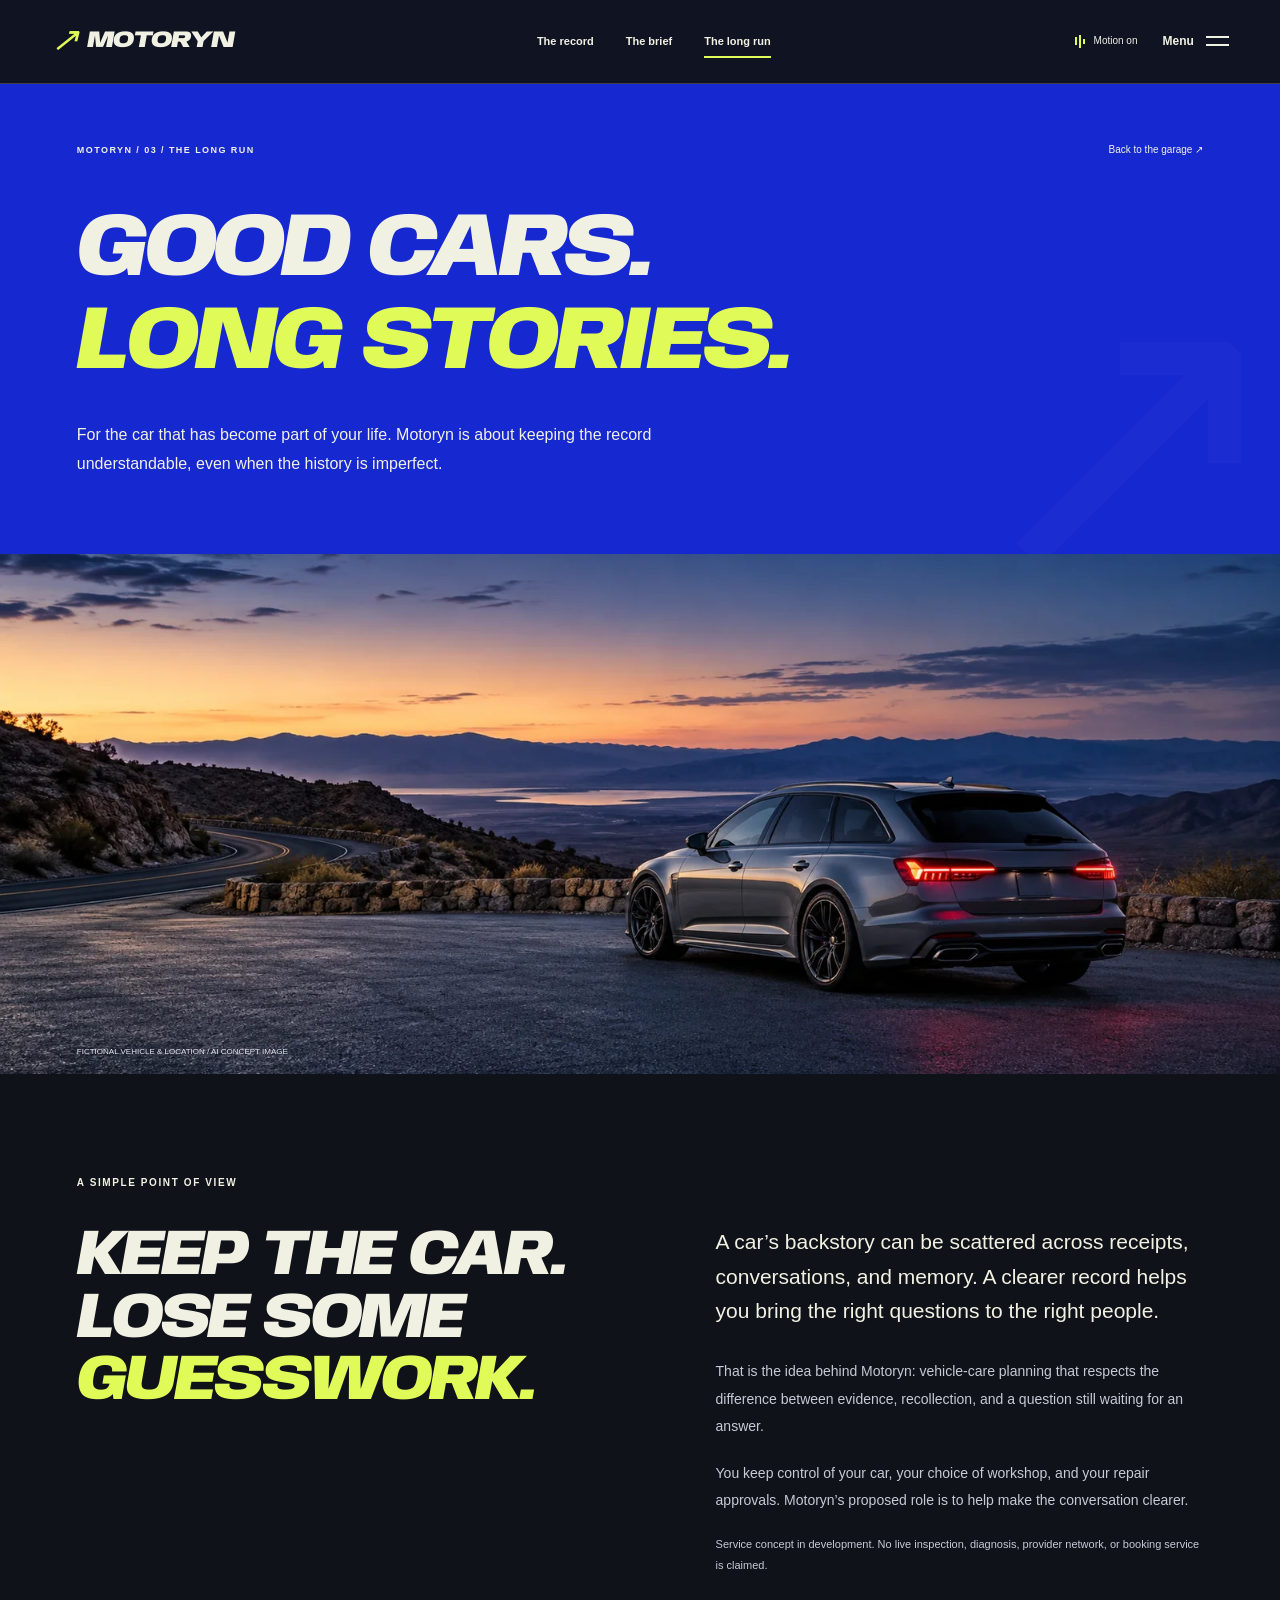
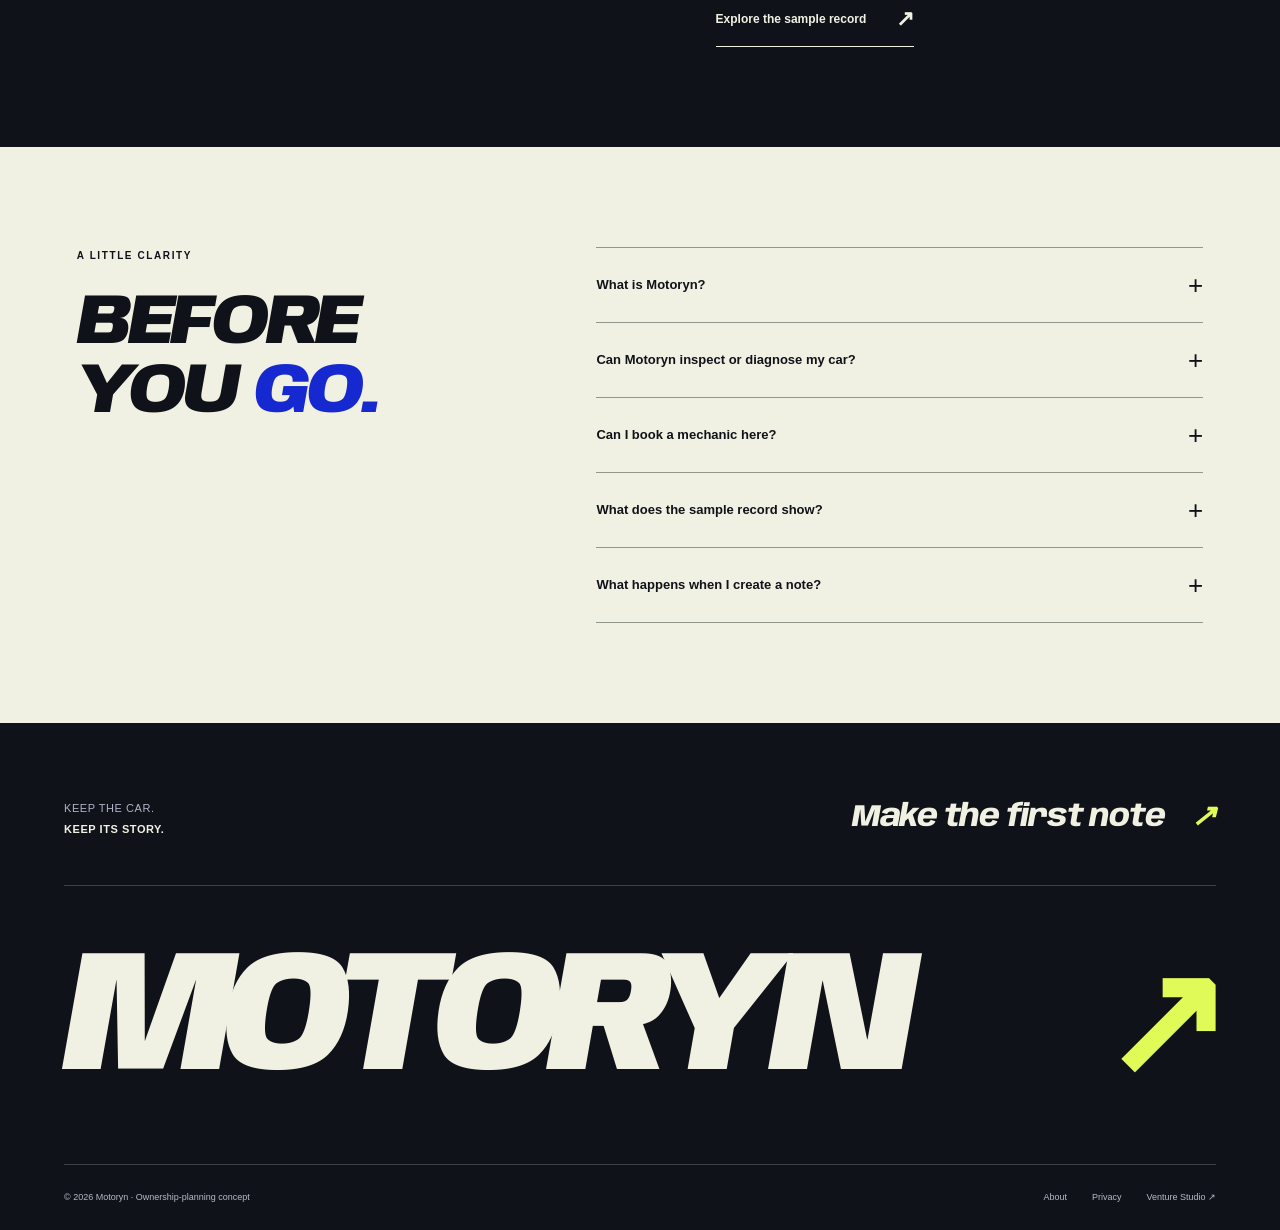
==== about/index.html @ 1365f8b1 "Redesign Motoryn with an animated automotive garage, linked pages and local note builder" ====
<!doctype html><html lang="en" data-motion="off" data-scene="cobalt"><head><meta charset="utf-8"><meta name="viewport" content="width=device-width,initial-scale=1"><meta name="theme-color" content="#1326d9"><title>Built for the long run | Motoryn</title><meta name="description" content="Meet Motoryn: independent vehicle-care planning for people who keep their cars and want a clearer backstory."><link rel="canonical" href="https://motoryn-amber.vercel.app/about/"><meta property="og:type" content="website"><meta property="og:site_name" content="Motoryn"><meta property="og:title" content="Built for the long run | Motoryn"><meta property="og:description" content="Meet Motoryn: independent vehicle-care planning for people who keep their cars and want a clearer backstory."><meta property="og:url" content="https://motoryn-amber.vercel.app/about/"><meta property="og:image" content="https://motoryn-amber.vercel.app/assets/long-run-1600.webp"><meta name="twitter:card" content="summary_large_image"><link rel="icon" href="/assets/favicon.svg" type="image/svg+xml"><link rel="preload" href="/assets/fonts/anybody-italic-variable.ttf" as="font" type="font/ttf" crossorigin><link rel="stylesheet" href="/styles.css?v=motoryn-motion-1"><script src="/site.js?v=motoryn-motion-1" defer></script></head><body class="page-about"><a class="skip" href="#main">Skip to content</a><header class="site-header"><a class="brand" href="/" aria-label="Motoryn home"><span class="brand-symbol" aria-hidden="true">↗</span><span>MOTORYN</span></a><nav class="site-nav" aria-label="Primary"><a href="/the-record/">The record</a><a href="/the-brief/">The brief</a><a href="/about/" aria-current="page">The long run</a></nav><div class="header-tools"><button class="motion-control only-js" type="button" data-motion-toggle aria-pressed="false"><span class="motion-bars" aria-hidden="true"><i></i><i></i><i></i></span><span data-motion-label>Motion on</span></button><button class="menu-button only-js" type="button" data-menu-open aria-haspopup="dialog" aria-controls="site-menu" aria-expanded="false"><span>Menu</span><i aria-hidden="true"></i></button></div><div class="reading-progress" aria-hidden="true"></div></header>
 <dialog class="menu-dialog" id="site-menu" aria-labelledby="menu-title"><div class="menu-shell"><div class="menu-top"><a class="brand" href="/"><span class="brand-symbol" aria-hidden="true">↗</span><span>MOTORYN</span></a><button class="round-close" type="button" data-close-dialog aria-label="Close menu">×</button></div><div class="menu-meta"><p class="eyebrow" id="menu-title">Choose your next chapter</p><span>YOUR CAR. YOUR CALL.</span></div><nav aria-label="Full site"><a class="menu-link" href="/"><small>01</small><span>The garage</span><b aria-hidden="true">↗</b></a><a class="menu-link" href="/the-record/"><small>02</small><span>The record</span><b aria-hidden="true">↗</b></a><a class="menu-link" href="/the-brief/"><small>03</small><span>The brief</span><b aria-hidden="true">↗</b></a><a class="menu-link" href="/about/" aria-current="page"><small>04</small><span>The long run</span><b aria-hidden="true">↗</b></a><a class="menu-link" href="/start/"><small>05</small><span>Start your note</span><b aria-hidden="true">↗</b></a></nav><div class="menu-bottom"><p>Independent vehicle-care planning.<br>Service concept in development.</p><div class="scene-controls" role="group" aria-label="Color scene"><button type="button" data-scene="cobalt" aria-pressed="true"><i class="scene-dot cobalt-dot"></i>Cobalt</button><button type="button" data-scene="ember" aria-pressed="false"><i class="scene-dot ember-dot"></i>After hours</button></div></div></div></dialog><main id="main"><section class="inner-hero"><div class="inner-hero-meta"><p class="eyebrow">MOTORYN / 03 / The long run</p><a href="/">Back to the garage ↗</a></div><h1 class="display">GOOD CARS.<br><span class="accent-text">LONG STORIES.</span></h1><p class="inner-intro">For the car that has become part of your life. Motoryn is about keeping the record understandable, even when the history is imperfect.</p></section><section class="about-photo"><img class="" src="/assets/long-run-1600.webp" srcset="/assets/long-run-640.webp 640w, /assets/long-run-960.webp 960w, /assets/long-run-1600.webp 1600w" sizes="100vw" width="1600" height="800" alt="AI concept of a wagon parked beside a quiet desert highway" loading="lazy" decoding="async"><p class="photo-credit">FICTIONAL VEHICLE & LOCATION / AI CONCEPT IMAGE</p></section><section class="about-story section"><p class="eyebrow">A simple point of view</p><h2 class="display">KEEP THE CAR.<br>LOSE SOME<br><span class="accent-text">GUESSWORK.</span></h2><div><p class="large-copy">A car’s backstory can be scattered across receipts, conversations, and memory. A clearer record helps you bring the right questions to the right people.</p><p>That is the idea behind Motoryn: vehicle-care planning that respects the difference between evidence, recollection, and a question still waiting for an answer.</p><p>You keep control of your car, your choice of workshop, and your repair approvals. Motoryn’s proposed role is to help make the conversation clearer.</p><p class="small-note">Service concept in development. No live inspection, diagnosis, provider network, or booking service is claimed.</p><a class="button text-button" href="/the-record/"><span>Explore the sample record</span><span aria-hidden="true">↗</span></a></div></section><section class="faq-section section"><div><p class="eyebrow">A little clarity</p><h2 class="display">BEFORE<br>YOU <span class="accent-text">GO.</span></h2></div><div class="faq-list"><details><summary>What is Motoryn?<span aria-hidden="true">+</span></summary><p>An independent vehicle-care planning concept for owners who want a clearer service history and a more focused conversation with their chosen qualified workshop.</p></details><details><summary>Can Motoryn inspect or diagnose my car?<span aria-hidden="true">+</span></summary><p>No. Organizing records cannot establish mechanical condition or replace a qualified technician. Urgent safety concerns should go directly to an appropriate service provider.</p></details><details><summary>Can I book a mechanic here?<span aria-hidden="true">+</span></summary><p>No. Appointments, payments, a verified provider network, and vehicle-account integrations are not live. This is a service concept in development.</p></details><details><summary>What does the sample record show?<span aria-hidden="true">+</span></summary><p>Fictional examples of documented service, owner recollection, and unknown history. They are not service intervals or advice for a specific vehicle.</p></details><details><summary>What happens when I create a note?<span aria-hidden="true">+</span></summary><p>The website assembles an editable draft in your browser. You can copy or download it, or choose to open your email app. Nothing is automatically sent and the form is not saved to a server.</p></details></div></section></main><footer class="site-footer"><div class="footer-top"><p>KEEP THE CAR.<br><b>KEEP ITS STORY.</b></p><a class="footer-contact" href="/start/">Make the first note <span aria-hidden="true">↗</span></a></div><a class="footer-wordmark" href="/" aria-label="Motoryn home">MOTORYN<span aria-hidden="true">↗</span></a><div class="footer-bottom"><p>© 2026 Motoryn · Ownership-planning concept</p><nav aria-label="Footer"><a href="/about/">About</a><a href="/privacy/">Privacy</a><a href="https://josephjilovec.com/portfolio/motoryn">Venture Studio ↗</a></nav></div></footer><dialog class="detail-dialog gallery-dialog" id="image-dialog" aria-labelledby="image-dialog-title"><div class="dialog-top"><span class="eyebrow" id="image-dialog-title">Motoryn / Image study</span><button class="round-close" type="button" data-close-dialog aria-label="Close image">×</button></div><img id="gallery-image" alt=""><p id="gallery-caption">AI-generated concept imagery. Not an inspected vehicle, actual facility, or available inventory.</p></dialog></body></html>
---- styles.css ----
@font-face{font-family:Anybody;src:url('/assets/fonts/anybody-italic-variable.ttf') format('truetype');font-weight:100 900;font-style:italic;font-stretch:50% 150%;font-display:swap}
:root{--ink:#10121a;--paper:#f1f1e3;--night:#101219;--scene:#1628cf;--scene-deep:#101986;--accent:#e0fa58;--muted:#bfc4d5;--line:#ffffff32;--display:Anybody,'Arial Black',Impact,sans-serif;--scroll:0;--pointer-x:0;--pointer-y:0;color-scheme:dark}
:root[data-scene=ember]{--scene:#84224c;--scene-deep:#371a4d;--accent:#ffb976}
*{box-sizing:border-box}html{scroll-behavior:smooth;scroll-padding-top:100px}body{margin:0;background:var(--night);color:var(--paper);font:400 15px/1.65 Arial,Helvetica,sans-serif;-webkit-font-smoothing:antialiased}button,input,textarea,select{font:inherit}button,a{touch-action:manipulation}a{color:inherit;text-decoration:none}button{cursor:pointer}button:disabled{cursor:default}img,svg{display:block;max-width:100%}img{height:auto}button{color:inherit}button,input,select,textarea{border-radius:0}button{border:0}h1,h2,h3,p{margin-top:0}p{margin-bottom:1.4em}[hidden]{display:none!important}::selection{background:var(--accent);color:var(--ink)}a:focus-visible,button:focus-visible,input:focus-visible,textarea:focus-visible,select:focus-visible,summary:focus-visible{outline:3px solid var(--accent);outline-offset:6px}.skip{position:fixed;top:-100px;left:16px;padding:14px 20px;background:var(--accent);color:var(--ink);z-index:200}.skip:focus{top:12px}.only-js{display:none!important}.js .only-js{display:inline-flex!important}.display{font-family:var(--display);font-style:italic;font-weight:850;font-variation-settings:'wdth' 110,'wght' 850;line-height:.98;letter-spacing:-.055em;text-transform:uppercase}.eyebrow{font:700 10px/1.7 Arial,sans-serif;letter-spacing:.16em;text-transform:uppercase}.accent-text{color:var(--accent)}.outline-dark{-webkit-text-stroke:1px currentColor;color:transparent;text-shadow:0 0 0 transparent}.small-note{font-size:11px;line-height:1.9;color:var(--muted)}.section{padding:100px 6vw}.button{display:inline-flex;align-items:center;justify-content:space-between;gap:30px;min-height:54px;padding:16px 22px;font-weight:700;font-size:13px;line-height:1.5;border:1px solid transparent;position:relative;transition:background .25s,color .25s,transform .25s}.button>span[aria-hidden]{font-size:22px;line-height:1}.button.primary{background:var(--accent);color:var(--ink)}.button.primary:hover{background:var(--paper);transform:translateY(-3px)}.button.secondary{background:transparent;border-color:currentColor}.button.secondary:hover{background:var(--paper);color:var(--ink)}.button.text-button{padding-inline:0;border:0;border-bottom:1px solid currentColor;min-height:45px;background:transparent;justify-content:flex-start;font-size:12px}.button.text-button:hover{gap:40px}.concept-badge{display:inline-flex;align-items:center;gap:9px;border:1px solid #ffffff65;padding:7px 10px;font-size:9px;font-weight:700;letter-spacing:.08em;white-space:nowrap}.concept-badge i{width:5px;height:5px;background:var(--accent);border-radius:50%}
/* An editorial garage, with motion built as progressive enhancement. */
.site-header{height:84px;padding:0 4vw;position:fixed;top:0;left:0;right:0;z-index:70;background:#101219f2;backdrop-filter:blur(15px);border-bottom:1px solid var(--line);display:flex;align-items:center;justify-content:space-between;gap:30px}.brand{display:inline-flex;align-items:center;gap:9px;font-family:var(--display);font-style:italic;font-variation-settings:'wdth' 125,'wght' 900;font-size:23px;letter-spacing:-.06em;line-height:1;flex-shrink:0}.brand-symbol{color:var(--accent);font-size:34px;line-height:1}.site-nav{display:flex;gap:32px;align-items:center}.site-nav a{font-size:11px;font-weight:700;position:relative;padding-block:12px}.site-nav a:after{content:'';position:absolute;bottom:5px;left:0;width:100%;height:2px;background:var(--accent);transform:scaleX(0);transform-origin:left;transition:transform .25s}.site-nav a:hover:after,.site-nav a[aria-current=page]:after{transform:scaleX(1)}.header-tools{display:flex;align-items:center;gap:25px}.motion-control{background:none;align-items:center;gap:9px;font-size:10px;padding:10px 0;white-space:nowrap}.motion-bars{display:flex;align-items:center;gap:2px;height:14px}.motion-bars i{width:2px;height:8px;background:var(--accent)}.motion-bars i:nth-child(2){height:13px}.motion-bars i:nth-child(3){height:5px}.menu-button{align-items:center;gap:12px;padding:10px 0;background:none;font-size:12px;font-weight:700}.menu-button i{position:relative;display:block;width:23px;height:10px;border-top:2px solid currentColor;border-bottom:2px solid currentColor}.reading-progress{position:absolute;bottom:-1px;left:0;width:100%;height:2px;background:var(--accent);transform:scaleX(var(--scroll));transform-origin:left}
.garage-hero{height:100svh;min-height:860px;max-height:1100px;isolation:isolate;position:relative;padding:126px 5vw 0;background:var(--scene);overflow:hidden}.hero-topline{display:flex;justify-content:space-between;align-items:center;position:relative;z-index:5}.hero-topline p{margin:0;font-size:9px}.hero-title{font-size:clamp(70px,9.2vw,160px);margin:34px 0 0;position:relative;z-index:4;pointer-events:none;font-variation-settings:'wdth' 112,'wght' 900;letter-spacing:-.065em;line-height:1.02}.hero-title .title-line{display:block;white-space:nowrap}.hero-title .title-outline{font-size:.815em;color:transparent;-webkit-text-stroke:1.1px var(--accent);margin-top:4px;transform-origin:left}.hero-car-stage{position:absolute;top:285px;right:-5vw;width:78vw;max-width:1300px;z-index:3;transform:translate(calc(var(--pointer-x)*-9px),calc(var(--pointer-y)*-5px));transition:transform .8s cubic-bezier(.16,1,.3,1)}.hero-car{width:100%;filter:drop-shadow(0 30px 12px #05063445);will-change:transform}.car-shadow{position:absolute;left:10%;right:12%;bottom:10%;height:8%;background:#080929a3;filter:blur(24px);border-radius:50%;transform:rotate(-5deg)}.hero-copy{position:absolute;z-index:6;bottom:115px;left:5vw;width:310px}.hero-copy>p{font-size:17px;line-height:1.7;margin-bottom:23px}.hero-copy .button{font-size:12px;min-width:220px}.hero-small{display:block;font-size:10px;line-height:1.8;max-width:260px;margin-top:17px;color:#e9ebff}.hero-grid{position:absolute;inset:38% -60% -120%;z-index:-1;background-image:linear-gradient(#ffffff10 1px,transparent 1px),linear-gradient(90deg,#ffffff10 1px,transparent 1px);background-size:75px 75px;transform:perspective(600px) rotateX(55deg);transform-origin:center top;mask-image:linear-gradient(transparent,#000 15%,#000)}.hero-halo{position:absolute;width:70vw;height:70vw;right:-15%;top:9%;border:1px solid #ffffff22;border-radius:50%;z-index:-1;box-shadow:0 0 0 80px #ffffff04,0 0 0 160px #ffffff03}.car-measure{position:absolute;font-size:8px;letter-spacing:.1em;color:#ffffffad;writing-mode:vertical-rl;bottom:23%;border-left:1px solid #ffffff45;padding-left:10px}.left-measure{left:6%}.right-measure{right:9%}.floating-file{position:absolute;right:5vw;bottom:86px;background:var(--paper);color:var(--ink);padding:22px 30px;width:185px;z-index:5;transform:rotate(6deg);box-shadow:9px 10px 0 #0002;transition:transform .4s}.floating-file .eyebrow{display:block;font-size:7px;letter-spacing:.11em;margin-bottom:12px}.floating-file b{font:850 italic 23px/.98 var(--display);font-variation-settings:'wdth' 90,'wght' 850;letter-spacing:-.045em}.floating-file em{font-style:inherit;color:var(--scene)}.floating-file:hover{transform:rotate(0deg) translateY(-9px)}.file-corner{position:absolute;right:15px;bottom:16px;font-size:25px}.orbit-stamp{position:absolute;z-index:5;right:22vw;bottom:85px;width:130px;height:130px;color:var(--accent)}.orbit-stamp text{fill:currentColor;font:700 11px Arial,sans-serif;letter-spacing:2px}.hero-bottomline{position:absolute;left:5vw;right:5vw;bottom:23px;display:flex;justify-content:space-between;gap:25px;align-items:center;z-index:5;font-size:8px;font-weight:700;letter-spacing:.09em}.hero-bottomline>a{font-size:10px;text-transform:none;letter-spacing:0}.marquee-track{overflow:hidden;background:var(--accent);color:var(--ink);border-block:1px solid var(--ink);padding:21px 0;transform:rotate(-1.1deg) scale(1.02);position:relative;z-index:7}.marquee-rail{display:flex;align-items:center;gap:45px;width:max-content;font-family:var(--display);font-style:italic;font-size:clamp(19px,2.4vw,38px);font-weight:850;font-variation-settings:'wdth' 120,'wght' 850;line-height:1;letter-spacing:-.025em;white-space:nowrap}.marquee-rail b{font:400 40px/1 Arial}
.manifesto{display:grid;grid-template-columns:1fr 1fr;gap:9vw;align-items:center;padding-block:130px}.manifesto-copy{max-width:560px}.manifesto h2{font-size:clamp(55px,6.1vw,99px);margin:25px 0 35px}.manifesto-copy>p:not(.eyebrow){color:#c5c8d4;font-size:15px;line-height:1.9;max-width:430px}.manifesto .text-button{margin-top:12px}.detail-photo{margin:0;position:relative}.tilt-photo{transform:rotate(3deg);transition:transform .6s}.tilt-photo:hover{transform:rotate(0deg)}.detail-photo .image-study-button{padding:0;width:100%;background:transparent;position:relative;overflow:hidden}.detail-photo img{width:100%;aspect-ratio:4/4.3;object-fit:cover}.image-plus{position:absolute;right:18px;bottom:18px;width:40px;height:40px;border:1px solid #ffffff80;background:#10121970;display:flex;align-items:center;justify-content:center;font-size:24px;transition:transform .3s}.image-study-button:hover .image-plus{transform:rotate(90deg)}.detail-photo figcaption{display:flex;justify-content:space-between;gap:20px;font-size:8px;margin-top:17px;letter-spacing:.07em}.photo-sticker{position:absolute;left:-40px;top:60px;background:var(--accent);color:var(--ink);padding:18px;font:850 italic 24px/1 var(--display);letter-spacing:-.04em;transform:rotate(-11deg)}.garage-links{background:var(--paper);color:var(--ink);padding-block:100px 110px}.section-heading{display:flex;justify-content:space-between;align-items:start;gap:8vw;margin-bottom:55px}.section-heading>.eyebrow{min-width:150px;padding-top:10px}.section-heading h2{font-size:clamp(45px,5vw,81px);margin:0;max-width:900px}.outline-dark{-webkit-text-stroke:1px var(--ink)}.garage-link-grid{display:grid;grid-template-columns:1.04fr .96fr;gap:28px}.garage-tile{padding:32px 36px 40px;position:relative;min-width:0;overflow:hidden;min-height:670px;transition:transform .45s,box-shadow .45s}.garage-tile:hover{transform:translateY(-8px);box-shadow:10px 15px 0 #10121922}.record-tile{background:var(--scene);color:var(--paper)}.brief-tile{background:var(--accent);color:var(--ink)}.tile-top{display:flex;justify-content:space-between;gap:20px;font-size:9px;font-weight:700;letter-spacing:.08em;position:relative;z-index:2}.tile-top>span:last-child{font-size:24px;line-height:1}.garage-tile h3{font-size:clamp(40px,4.6vw,73px);margin:30px 0 20px;letter-spacing:-.05em}.garage-tile>p{font-size:13px;max-width:360px;margin:0;line-height:1.8}.paper-stack{position:relative;height:270px;margin:40px auto 25px;width:240px;transform:rotate(-9deg);transition:transform .5s}.paper-stack>i,.paper-stack>div{position:absolute;inset:0;background:var(--paper);color:var(--ink);box-shadow:0 4px 14px #0002}.paper-stack>i:first-child{transform:rotate(-9deg)}.paper-stack>i:nth-child(2){transform:rotate(9deg)}.paper-stack>div{padding:25px}.paper-stack span{display:block;font-size:7px;font-weight:700;letter-spacing:.06em;margin-bottom:14px}.paper-stack b{display:block;font:800 italic 17px var(--display);letter-spacing:-.04em}.paper-stack em{display:inline-block;font-style:normal;font-size:7px;font-weight:700;background:#1529d6;color:#fff;padding:4px;margin-top:8px}.paper-stack hr{border:0;border-top:1px solid #a8a99d;margin:20px 0 15px}.paper-stack hr+span{margin-bottom:7px}.garage-tile:hover .paper-stack{transform:rotate(0deg) translateY(-4px)}.brief-graphic{height:295px;position:relative;display:flex;align-items:center;justify-content:center}.graphic-circle{position:absolute;width:240px;height:240px;border:1px solid #10121950;border-radius:50%;box-shadow:0 0 0 25px #10121906,0 0 0 50px #10121904}.brief-graphic b{font:850 italic 42px/.98 var(--display);letter-spacing:-.06em;transform:rotate(-8deg);z-index:1}.brief-graphic i{font-style:normal;font-size:70px;position:absolute;right:12%;top:30px;transform:rotate(10deg)}.garage-tile:hover .brief-graphic b{transform:rotate(2deg)}.road-feature{position:relative;min-height:700px;display:flex;align-items:end;padding:90px 6vw;background:#141c29;overflow:hidden;isolation:isolate}.road-feature figure{position:absolute;inset:0;z-index:-2;margin:0}.road-feature img{height:100%;width:100%;object-fit:cover;object-position:center}.road-feature figcaption{position:absolute;right:25px;bottom:15px;font-size:8px;color:#e6e9f1}.road-shade{position:absolute;inset:0;z-index:-1;background:linear-gradient(90deg,#080c14e8,#080c1450 60%,#080c1410),linear-gradient(0deg,#080c14bb,transparent 75%)}.road-copy{max-width:700px}.road-copy h2{font-size:clamp(60px,6.9vw,110px);margin:25px 0}.road-copy>p:not(.eyebrow){font-size:15px;max-width:420px;color:#d7dbe4}.road-copy .button{margin-top:14px}.final-call{background:var(--scene);display:grid;grid-template-columns:1.5fr 1fr;gap:3vw 7vw;padding-block:110px}.final-call>.eyebrow{grid-column:1/-1;margin-bottom:15px}.final-call h2{font-size:clamp(45px,5vw,84px);margin:0}.final-call>div{align-self:end;padding-bottom:7px;max-width:360px}.final-call>div p{font-size:16px;line-height:1.8;margin-bottom:28px}.site-footer{padding:75px 5vw 25px;overflow:hidden}.footer-top{display:flex;justify-content:space-between;align-items:start;gap:40px;border-bottom:1px solid var(--line);padding-bottom:45px}.footer-top>p{font-size:11px;letter-spacing:.05em;line-height:1.9;margin:0;color:#aeb4c7}.footer-top b{color:var(--paper)}.footer-contact{font:750 italic clamp(19px,2.4vw,36px)/1.3 var(--display);letter-spacing:-.04em}.footer-contact span{color:var(--accent);margin-left:20px}.footer-wordmark{display:flex;align-items:center;justify-content:space-between;white-space:nowrap;font-family:var(--display);font-weight:900;font-style:italic;font-variation-settings:'wdth' 100,'wght' 900;letter-spacing:-.08em;font-size:13.4vw;line-height:1.3;margin:25px 0 30px;gap:20px}.footer-wordmark>span{color:var(--accent);font-family:Arial,sans-serif;font-style:normal;font-size:.9em;line-height:1}.footer-bottom{display:flex;justify-content:space-between;gap:25px;align-items:center;border-top:1px solid var(--line);padding-top:25px;color:#b6bbc9;font-size:9px}.footer-bottom p{margin:0}.footer-bottom nav{display:flex;gap:25px}
/* Complete linked pages, not dead-end overlay mockups. */
.inner-hero{background:var(--scene);padding:142px 6vw 75px;position:relative;overflow:hidden}.inner-hero:after{content:'↗';position:absolute;right:-15px;bottom:-85px;font:400 400px/1 Arial;color:#ffffff06;pointer-events:none}.inner-hero-meta{display:flex;align-items:center;justify-content:space-between;gap:30px;margin-bottom:45px}.inner-hero-meta>.eyebrow{margin:0;font-size:9px}.inner-hero-meta>a{font-size:10px}.inner-hero h1{font-size:clamp(52px,7vw,112px);line-height:1.04;margin:0 0 30px;position:relative;z-index:1;max-width:1200px}.inner-intro{font-size:16px;line-height:1.85;max-width:650px;margin:0;position:relative;z-index:1}.experience-top{display:flex;justify-content:space-between;align-items:center;gap:30px;margin-bottom:30px}.experience-top h2{margin:0}.sample-pill{display:inline-block;font-size:8px;font-weight:700;letter-spacing:.06em;border:1px solid currentColor;padding:6px 9px}.record-experience{background:var(--paper);color:var(--ink);padding-top:65px}.record-board{display:grid;grid-template-columns:.95fr 1.05fr;background:var(--night);color:var(--paper);min-width:0}.record-visual{min-height:550px;display:flex;align-items:center;justify-content:center;position:relative;isolation:isolate;overflow:hidden;background:var(--scene)}.record-grid{position:absolute;inset:0;background-image:linear-gradient(#ffffff0f 1px,transparent 1px),linear-gradient(90deg,#ffffff0f 1px,transparent 1px);background-size:45px 45px;z-index:-1}.record-visual>img{width:115%;max-width:none;transform:rotate(-8deg);filter:drop-shadow(0 35px 10px #0004)}.record-visual-meta{position:absolute;left:24px;right:24px;bottom:23px;display:flex;justify-content:space-between;font-size:7px;letter-spacing:.07em;gap:20px}.evidence-console{padding:32px 38px 38px;min-width:0}.record-controls{display:flex;gap:5px;border-bottom:1px solid var(--line);padding-bottom:22px;flex-wrap:wrap}.record-controls button{display:flex;align-items:center;gap:7px;background:none;padding:9px 10px;font-size:9px;color:#c0c5d1;border:1px solid transparent;transition:background .2s,color .2s}.record-controls button[aria-pressed=true]{background:var(--paper);color:var(--ink)}.evidence-dot{width:5px;height:5px;display:inline-block;border-radius:50%;flex-shrink:0}.evidence-dot.documented{background:#748b05}.evidence-dot.noted{background:#cd7236}.evidence-dot.unknown{background:#b7b7b7}.console-meta{display:flex;justify-content:space-between;gap:20px;font-size:10px;color:#d2d8e4;margin-top:27px}.evidence-source{font-size:8px;letter-spacing:.09em;color:var(--accent);margin:20px 0 13px;text-transform:uppercase}.evidence-console h3{font:800 italic clamp(22px,2.5vw,39px)/1.13 var(--display);letter-spacing:-.04em;margin:0 0 21px}.evidence-console #evidence-copy{font-size:13px;line-height:1.85;color:#bfc5d1}.question-box{border:1px solid var(--line);padding:20px 21px;margin:25px 0}.question-box>span{font-size:8px;font-weight:700;letter-spacing:.1em;color:var(--accent)}.question-box p{font-size:12px;line-height:1.85;margin:13px 0 0;color:#cdd2dc}.evidence-console>.button{font-size:11px;min-height:45px}.record-experience>.small-note{color:#5f6470;max-width:1000px;margin:25px 0 0}.record-statement{display:grid;grid-template-columns:1.2fr 1fr;gap:25px 8vw}.record-statement>.eyebrow{grid-column:1/-1}.record-statement h2{font-size:clamp(45px,5vw,78px);margin:0}.record-statement>div>p{font-size:15px;line-height:1.9;color:#c6cbd7}.record-statement .text-button{display:table;margin-top:20px}.no-script-records{margin-top:35px;color:var(--ink);font-size:13px;max-width:850px}.brief-experience{display:grid;grid-template-columns:.9fr 1.1fr;gap:8vw;align-items:center;background:var(--paper);color:var(--ink);overflow:hidden}.brief-side h2{font-size:clamp(42px,4.5vw,70px);margin:25px 0 35px}.view-switch{display:flex;border:1px solid #10121970;width:fit-content;margin-bottom:25px}.view-switch button{font-size:10px;background:transparent;color:var(--ink);padding:12px 17px}.view-switch button[aria-pressed=true]{background:var(--ink);color:var(--paper)}.brief-view-copy{min-height:160px;max-width:420px}.brief-view-copy h3{font:750 italic 21px/1.3 var(--display);letter-spacing:-.035em;margin:0 0 17px}.brief-view-copy p{font-size:14px;line-height:1.9}.brief-side>.small-note{color:#626674;max-width:420px;margin:20px 0 0}.brief-paper-wrap{padding:25px 0}.brief-sheet{background:#fffef5;color:#10121a;padding:36px 40px;box-shadow:13px 18px 0 #10121916;transform:rotate(3deg);max-width:660px;margin:0 auto;position:relative}.brief-sheet-meta{display:flex;justify-content:space-between;gap:20px;border-bottom:1px solid #bbbdb0;padding-bottom:20px;align-items:center}.brief-sheet-meta>b{font:850 italic 18px var(--display);letter-spacing:-.055em}.brief-sheet-meta>span{font-size:6px;max-width:130px;text-align:right;letter-spacing:.05em}.brief-sheet h3{font:850 italic clamp(28px,3.2vw,50px)/1.08 var(--display);letter-spacing:-.05em;margin:27px 0}.sheet-rule{height:5px;background:var(--scene);margin-bottom:12px}.brief-line{display:grid;grid-template-columns:25px 1fr;gap:15px;padding:22px 0;border-bottom:1px solid #c6c7bc}.brief-line>span{font-size:9px;font-weight:700;color:var(--scene);padding-top:2px}.brief-line b{font-size:12px}.brief-line p{font-size:11px;line-height:1.8;margin:9px 0 0}.sheet-footnote{font-size:8px;line-height:1.8;margin:25px 0 0;max-width:360px;color:#656a72}.workshop-photo{position:relative;height:660px;overflow:hidden;background:#191d24;isolation:isolate}.workshop-photo:after{content:'';position:absolute;inset:0;background:linear-gradient(90deg,#0a101ad9,#0a101a30 75%);z-index:-1}.workshop-photo>img{width:100%;height:100%;object-fit:cover;position:absolute;inset:0;z-index:-2}.workshop-photo-copy{position:absolute;left:6vw;bottom:100px}.workshop-photo-copy h2{font-size:clamp(60px,7vw,110px);margin:25px 0 0}.photo-credit{position:absolute;bottom:16px;left:6vw;right:6vw;font-size:8px;color:#e4e6ee;margin:0}.split-call{display:grid;grid-template-columns:1fr 1fr;gap:8vw;background:var(--scene);align-items:center}.split-call h2{font-size:clamp(45px,5vw,80px);margin:24px 0 0}.split-call>div:last-child{max-width:460px}.split-call>div>p:not(.eyebrow){line-height:1.9;margin-bottom:25px}.about-photo{position:relative;height:520px;overflow:hidden}.about-photo img{width:100%;height:100%;object-fit:cover;object-position:center 60%}.about-story{display:grid;grid-template-columns:1.1fr 1fr;gap:20px 8vw}.about-story>.eyebrow{grid-column:1/-1}.about-story h2{font-size:clamp(45px,5vw,80px);margin:0}.about-story>div p{color:#c5cad5;font-size:14px;line-height:1.95}.about-story .large-copy{font-size:21px;color:var(--paper);line-height:1.65}.about-story .small-note{font-size:11px}.faq-section{display:grid;grid-template-columns:.8fr 1.2fr;gap:9vw;background:var(--paper);color:var(--ink)}.faq-section h2{font-size:clamp(45px,5.5vw,88px);margin:25px 0}.faq-section .accent-text{color:var(--scene)}.faq-list details{border-top:1px solid #92978e}.faq-list details:last-child{border-bottom:1px solid #92978e}.faq-list summary{display:flex;justify-content:space-between;align-items:center;gap:25px;list-style:none;cursor:pointer;padding:24px 0;font-size:13px;font-weight:700;line-height:1.6}.faq-list summary::-webkit-details-marker{display:none}.faq-list summary>span{font-size:26px;line-height:1;flex-shrink:0;font-weight:400;transition:transform .2s}.faq-list details[open] summary>span{transform:rotate(45deg)}.faq-list details p{font-size:13px;line-height:1.9;color:#555d67;margin:0 20px 25px 0}
/* Local note builder. No production account or booking UI is implied. */
.page-start .inner-hero{padding-bottom:65px}.page-start .inner-hero h1{font-size:clamp(48px,6vw,96px)}.builder-section{display:grid;grid-template-columns:.7fr 1.3fr;gap:7vw;align-items:start;background:var(--paper);color:var(--ink);padding-top:75px}.builder-aside{position:sticky;top:120px}.builder-number{font:850 italic 95px/1 var(--display);letter-spacing:-.06em;color:var(--scene);margin-bottom:28px}.builder-number>span{font:700 13px/1 Arial;color:#6a7180;letter-spacing:0;margin-left:10px}.builder-aside>.eyebrow{font-size:8px;margin-bottom:17px}.builder-aside h2{font-size:clamp(26px,2.5vw,41px);line-height:1.12;letter-spacing:-.045em;margin:0 0 24px}.builder-aside>p:not(.eyebrow){font-size:12px;line-height:1.9;color:#5e6571;max-width:300px}.builder-aside-bottom{border-top:1px solid #b0b4a9;margin-top:35px;padding-top:25px}.builder-aside-bottom .concept-badge{border-color:#8e958a;font-size:7px;padding:7px}.builder-aside-bottom .concept-badge i{background:var(--scene)}.builder-aside-bottom>a{display:block;max-width:250px;font-size:10px;line-height:1.8;margin-top:23px;text-decoration:underline;text-underline-offset:3px}.note-builder{min-width:0}.builder-progress{display:flex;justify-content:space-between;gap:20px;font-size:8px;font-weight:700;padding-bottom:25px;border-bottom:1px solid #a8afa4;margin-bottom:35px;color:#777e87}.builder-progress span.active{color:var(--scene)}.builder-step{min-width:0;border:0;padding:0;margin:0}.builder-step legend{display:table;width:100%;font:800 italic clamp(22px,2.6vw,39px)/1.15 var(--display);letter-spacing:-.045em;padding:0;margin-bottom:20px}.builder-step>p:first-of-type{font-size:12px;color:#5b626e;margin-bottom:26px}.coverage-choices{display:grid;gap:13px}.coverage-choices label{cursor:pointer;position:relative;display:block}.coverage-choices input{position:absolute;opacity:0;width:1px;height:1px}.coverage-choices label>span{border:1px solid #aeb4a9;padding:22px 55px 22px 24px;display:flex;flex-direction:column;position:relative;background:#ffffff3b;transition:background .2s,border-color .2s}.coverage-choices b{font:800 italic 21px/1.2 var(--display);letter-spacing:-.04em}.coverage-choices small{font-size:11px;color:#5c6470;margin-top:7px;line-height:1.7}.coverage-choices i{position:absolute;right:21px;top:29px;font-style:normal;font-size:23px}.coverage-choices input:checked+span{background:var(--accent);border-color:var(--ink)}.coverage-choices input:focus-visible+span{outline:3px solid var(--scene);outline-offset:5px}.coverage-note{font-size:11px;line-height:1.9;color:#5d6570;margin:25px 0;min-height:40px}.builder-step .button.primary,.note-result .button.primary{background:var(--scene);color:#fff}.builder-step .button.primary:hover,.note-result .button.primary:hover{background:var(--ink)}.builder-step>label,.note-result>label{display:block;font-size:11px;font-weight:700;margin:30px 0 12px}.builder-step>label>span{font-weight:400;color:#6e7680}.builder-step input[type=text],.builder-step input:not([type]),.builder-step select,.builder-step textarea,.note-result textarea{display:block;width:100%;background:#fffef4;color:var(--ink);border:1px solid #abb2a7;padding:17px 18px;font-size:13px;line-height:1.8;min-height:54px}.builder-step input:focus-visible,.builder-step select:focus-visible,.builder-step textarea:focus-visible,.note-result textarea:focus-visible{outline-color:var(--scene)}.builder-step textarea,.note-result textarea{resize:vertical}.field-note{font-size:10px;color:#656d78;line-height:1.9;margin-top:18px;max-width:560px}.builder-actions{display:flex;justify-content:space-between;gap:25px;margin-top:30px;flex-wrap:wrap;width:100%}.note-builder noscript{font-size:13px}.note-builder noscript a{text-decoration:underline}.note-result{grid-column:2;grid-row:1;min-width:0}.note-result>.eyebrow{color:var(--scene)}.note-result h2{font-size:clamp(40px,4vw,64px);margin:20px 0 32px}.note-result .accent-text{color:var(--scene)}.note-result textarea{font-family:Arial,sans-serif;font-size:12px;line-height:1.9}.result-actions{display:flex;gap:10px;flex-wrap:wrap;margin-top:25px}.result-actions .button{font-size:10px;padding:13px 17px;min-height:45px;gap:15px}.result-actions .button.secondary:hover{background:var(--ink);color:var(--paper)}.copy-status{font-size:11px;line-height:1.9;margin-top:22px;color:#525c66}.note-result>.text-button{font-size:11px}.privacy-copy{background:var(--paper);color:var(--ink)}.privacy-copy article{max-width:900px;margin:auto}.privacy-copy h2{font:750 italic 26px/1.3 var(--display);letter-spacing:-.035em;margin:40px 0 20px}.privacy-copy h2:first-child{margin-top:0}.privacy-copy p{font-size:14px;line-height:1.95;color:#4e5865}.privacy-copy a{text-decoration:underline;text-underline-offset:4px}
/* Full-screen navigation and native detail overlays. */
dialog:not([open]){display:none}dialog{color:var(--paper);background:var(--night);border:0;padding:0;overscroll-behavior:contain}dialog::backdrop{background:#070912d9;backdrop-filter:blur(9px)}html:has(dialog[open]){overflow:hidden}.menu-dialog{width:100%;max-width:none;height:100%;max-height:none;inset:0;margin:0;background:var(--scene);overflow-y:auto}.menu-shell{padding:30px 5vw 40px;min-height:100%;display:flex;flex-direction:column}.menu-top{display:flex;justify-content:space-between;gap:30px;align-items:center;padding-bottom:25px;border-bottom:1px solid #ffffff40}.round-close{width:45px;height:45px;border:1px solid currentColor;background:none;display:flex;align-items:center;justify-content:center;font:400 30px/1 Arial;flex-shrink:0;transition:background .2s,transform .2s}.round-close:hover{background:var(--accent);color:var(--ink);transform:rotate(90deg)}.menu-meta{display:flex;justify-content:space-between;gap:30px;margin:25px 0 15px;font-size:8px;letter-spacing:.08em}.menu-meta>.eyebrow{margin:0;font-size:8px}.menu-dialog nav{flex:1}.menu-link{display:flex;align-items:center;gap:30px;border-bottom:1px solid #ffffff40;padding:16px 0;position:relative;transition:padding .3s,color .3s}.menu-link small{font-size:9px;color:var(--accent);align-self:start;padding-top:10px;min-width:20px}.menu-link>span{font:850 italic clamp(29px,5.4vw,80px)/1.13 var(--display);letter-spacing:-.055em}.menu-link>b{font:400 clamp(24px,4.5vw,64px)/1 Arial;color:var(--accent);margin-left:auto}.menu-link:hover,.menu-link[aria-current=page]{color:var(--accent);padding-left:15px}.menu-bottom{display:flex;justify-content:space-between;align-items:end;gap:35px;padding-top:30px}.menu-bottom>p{font-size:10px;line-height:1.9;color:#e2e6ff;margin:0}.scene-controls{display:flex;gap:18px}.scene-controls button{display:flex;align-items:center;gap:8px;font-size:9px;background:none;padding:8px 0;border-bottom:1px solid transparent}.scene-controls button[aria-pressed=true]{border-bottom-color:currentColor}.scene-dot{width:12px;height:12px;border:1px solid #fff;border-radius:50%}.cobalt-dot{background:#1628cf}.ember-dot{background:#84224c}.detail-dialog{width:min(900px,92vw);max-height:90svh;margin:auto;border:1px solid #ffffff50;overflow-y:auto}.dialog-top{padding:22px 27px;display:flex;justify-content:space-between;align-items:center;gap:30px;border-bottom:1px solid #ffffff30;position:sticky;top:0;background:var(--night);color:var(--paper);z-index:2}.dialog-top .eyebrow{font-size:8px;margin:0}.dialog-top .round-close{width:34px;height:34px;font-size:25px}.gallery-dialog>img{max-height:65svh;width:100%;object-fit:contain;background:var(--scene-deep)}.gallery-dialog>p{font-size:10px;line-height:1.8;color:#c0c5d1;margin:20px 27px}.record-modal{max-width:700px;background:var(--paper);color:var(--ink)}.record-modal-body{padding:35px 40px 40px}.record-modal-body h2{font-size:clamp(30px,4.2vw,60px);margin:25px 0}.record-modal-body dl{margin:25px 0}.record-modal-body dl>div{display:grid;grid-template-columns:1fr 1fr;gap:30px;border-top:1px solid #a8afa4;padding:16px 0;font-size:12px}.record-modal-body dt{font-weight:700}.record-modal-body dd{margin:0;color:#5e6571}.record-modal-body>p:not(.small-note){font-size:14px;line-height:1.9}.record-modal-body>.small-note{color:#626b75}.brief-modal{background:#daddcf;padding-bottom:40px;max-width:800px}.brief-modal .brief-sheet{transform:none;margin:35px auto 0;max-width:650px;width:88%}.brief-modal .brief-sheet h3{font-size:42px}
/* Motion is decorative; all content is present when it is disabled. */
@keyframes floatCar{0%,100%{transform:translateY(0) rotate(-1deg)}50%{transform:translateY(-11px) rotate(0deg)}}@keyframes railMove{to{transform:translateX(-50%)}}@keyframes stampSpin{to{transform:rotate(360deg)}}@keyframes titleNudge{0%,88%,94%,100%{transform:translateX(0)}90%{transform:translateX(-2px)}92%{transform:translateX(1px)}}@keyframes barMove{50%{transform:scaleY(.4)}}@keyframes menuIn{from{opacity:0;transform:translateY(24px)}to{opacity:1;transform:translateY(0)}}
html[data-motion=on] .hero-car{animation:floatCar 7s ease-in-out infinite}html[data-motion=on] .marquee-rail{animation:railMove 32s linear infinite}html[data-motion=on] .orbit-stamp{animation:stampSpin 26s linear infinite}html[data-motion=on] .title-outline{animation:titleNudge 8s linear infinite}html[data-motion=on] .motion-bars i{animation:barMove .9s ease-in-out infinite}html[data-motion=on] .motion-bars i:nth-child(2){animation-delay:-.3s}html[data-motion=on] .motion-bars i:nth-child(3){animation-delay:-.6s}html[data-motion=on] dialog[open] .menu-shell,html[data-motion=on] dialog[open].detail-dialog{animation:menuIn .35s cubic-bezier(.16,1,.3,1) both}.js.motion-ready [data-reveal]{transition:opacity .7s,transform .9s cubic-bezier(.16,1,.3,1)}.js.motion-ready [data-reveal=waiting]{opacity:0;transform:translateY(30px)}html[data-motion=off] *,html[data-motion=off] *:before,html[data-motion=off] *:after{animation:none!important;scroll-behavior:auto!important}.motion-control[aria-pressed=true] .motion-bars i{background:#848c9d}
@media(min-width:1600px){.hero-copy{bottom:150px}.hero-car-stage{top:28%;right:0;width:77vw}.floating-file{bottom:100px}.orbit-stamp{bottom:125px}.hero-title{font-size:9.4vw}.garage-hero{max-height:1200px}.section{padding-inline:max(6vw,calc((100vw - 1600px)/2))}}
@media(max-width:1150px){.site-nav{gap:23px}.site-header{gap:20px}.header-tools{gap:20px}.brand{font-size:21px}.garage-hero{min-height:830px}.hero-car-stage{top:280px;right:-10vw;width:85vw}.hero-copy{bottom:112px;width:275px}.hero-copy>p{font-size:15px}.floating-file{right:5vw;bottom:87px;width:160px;padding:20px 23px}.floating-file b{font-size:21px}.orbit-stamp{right:24vw;width:110px;height:110px;bottom:87px}.manifesto{gap:7vw}.photo-sticker{left:-20px;font-size:20px}.garage-tile{padding:27px;min-height:620px}.garage-tile h3{font-size:4.7vw}.paper-stack{width:220px;height:260px}.brief-graphic{height:280px}.brief-graphic b{font-size:36px}.graphic-circle{width:210px;height:210px}.brief-graphic i{right:3%}.evidence-console{padding:27px}.record-controls button{font-size:8px;padding:8px}.brief-experience{gap:6vw}.brief-sheet{padding:30px}.section{padding-block:85px}.builder-section{gap:6vw}.builder-step legend{font-size:30px}}
@media(max-width:900px){.site-header{height:76px;padding-inline:5vw}.site-nav{gap:20px}.site-nav a{font-size:9px}.header-tools{gap:17px}.motion-control{font-size:8px}.brand{font-size:19px}.brand-symbol{font-size:28px}.garage-hero{min-height:830px;padding:117px 5vw 0}.hero-title{font-size:9.4vw;margin-top:40px}.hero-car-stage{top:275px;right:-14vw;width:100vw}.hero-copy{width:270px;bottom:100px}.hero-copy>p{font-size:14px}.hero-copy .button{min-width:210px;font-size:11px}.floating-file{width:143px;bottom:100px}.floating-file b{font-size:18px}.orbit-stamp{right:24vw;bottom:100px;width:95px;height:95px}.hero-bottomline{font-size:7px}.hero-bottomline>span:last-child{display:none}.manifesto{gap:6vw}.manifesto h2{font-size:6.3vw}.manifesto-copy>p:not(.eyebrow){font-size:13px}.detail-photo img{aspect-ratio:3/4.4}.photo-sticker{font-size:18px;left:-14px;padding:14px}.section-heading{display:block}.section-heading>.eyebrow{margin-bottom:25px;padding:0}.section-heading h2{font-size:6.2vw}.garage-link-grid{gap:20px}.garage-tile{padding:24px;min-height:600px}.garage-tile h3{font-size:4.9vw}.tile-top{font-size:8px}.garage-tile>p{font-size:12px}.paper-stack{width:190px;height:250px}.paper-stack>div{padding:20px}.paper-stack span{font-size:6px}.paper-stack b{font-size:15px}.brief-graphic b{font-size:32px}.brief-graphic i{font-size:55px;right:0}.graphic-circle{width:170px;height:170px}.final-call{gap:6vw}.final-call h2{font-size:5.2vw}.final-call>div p{font-size:14px}.final-call .button{font-size:11px;gap:15px}.inner-hero{padding-top:126px}.inner-hero h1{font-size:7.5vw}.inner-intro{font-size:14px}.record-board{grid-template-columns:1fr}.record-visual{min-height:380px;max-height:420px}.record-visual>img{width:75%;transform:rotate(-6deg)}.evidence-console{padding:35px}.evidence-console h3{font-size:32px}.record-controls button{font-size:10px}.record-controls{gap:14px}.record-statement{grid-template-columns:1fr;gap:25px}.record-statement>.eyebrow{margin-bottom:0}.record-statement h2{font-size:7vw}.record-statement>div{max-width:650px}.brief-experience{grid-template-columns:1fr;gap:25px}.brief-side h2{font-size:7vw}.brief-side{max-width:650px}.brief-view-copy{min-height:0;margin-bottom:25px;max-width:650px}.brief-sheet{width:85%;padding:40px;max-width:600px}.brief-sheet h3{font-size:44px}.brief-line p{font-size:12px}.brief-sheet-meta>span{font-size:7px}.brief-paper-wrap{padding-bottom:20px}.about-story{grid-template-columns:1fr;gap:25px}.about-story h2{font-size:7vw}.about-story>div{max-width:650px}.faq-section{gap:7vw}.faq-section h2{font-size:6vw}.builder-section{grid-template-columns:.65fr 1.35fr;gap:5vw}.builder-number{font-size:75px}.builder-aside h2{font-size:24px}.builder-aside>p:not(.eyebrow){font-size:11px}.builder-step legend{font-size:26px}.coverage-choices label>span{padding-left:18px}.coverage-choices b{font-size:18px}.coverage-choices small{font-size:10px}.builder-step input,.builder-step textarea,.builder-step select{font-size:12px}.menu-link>span{font-size:7vw}.menu-link{padding:22px 0}}
@media(max-width:700px){html{scroll-padding-top:95px}.section{padding:65px 6vw}.site-header{height:auto;min-height:74px;flex-wrap:wrap;padding-block:14px;gap:14px}.site-header .brand{font-size:21px}.site-nav{order:3;display:flex;flex-basis:100%;justify-content:space-between;gap:15px;padding-bottom:2px}.site-nav a{font-size:10px}.js .site-header{height:74px;flex-wrap:nowrap;padding-block:0}.js .site-nav{display:none}.header-tools{gap:18px}.motion-control{font-size:8px;gap:7px}.motion-bars{gap:2px}.menu-button{font-size:10px;gap:9px}.menu-button i{width:18px;height:9px}.reading-progress{height:2px}.garage-hero{height:auto;min-height:930px;max-height:none;padding:124px 6vw 0}.hero-topline{gap:20px;align-items:start}.hero-topline>.eyebrow{font-size:7px;max-width:160px;line-height:1.8;letter-spacing:.12em}.hero-topline .concept-badge{font-size:6px;padding:5px 7px;gap:6px}.hero-topline .concept-badge i{width:4px;height:4px}.hero-title{font-size:10vw;letter-spacing:-.06em;margin-top:30px;line-height:1.1;font-variation-settings:'wdth' 95,'wght' 900}.hero-title .title-outline{font-size:.81em;margin-top:5px;-webkit-text-stroke:.8px var(--accent)}.hero-car-stage{top:270px;right:-18vw;width:135vw;max-width:none;transform:none!important}.hero-car{filter:drop-shadow(0 20px 10px #0003)}.hero-halo{width:110vw;height:110vw;right:-30%;top:19%;box-shadow:0 0 0 45px #ffffff04,0 0 0 90px #ffffff03}.hero-grid{inset:43% -100% -80%;background-size:55px 55px}.car-measure{font-size:5px;padding-left:6px}.right-measure{right:17%}.hero-copy{left:6vw;bottom:92px;width:75%;max-width:370px}.hero-copy>p{font-size:15px;line-height:1.8;margin-bottom:22px}.hero-copy .button{font-size:11px;padding:15px 19px;min-height:50px;min-width:220px}.hero-small{font-size:9px;max-width:240px;margin-top:17px}.floating-file{display:none}.orbit-stamp{right:4vw;bottom:102px;width:85px;height:85px}.hero-bottomline{left:6vw;right:6vw;bottom:22px;font-size:5.5px;gap:12px;letter-spacing:.07em}.hero-bottomline>a{font-size:8px}.marquee-track{padding-block:19px;transform:rotate(-2deg) scale(1.03)}.marquee-rail{font-size:22px;gap:25px}.marquee-rail b{font-size:28px}.manifesto{grid-template-columns:1fr;gap:55px;padding-block:70px 80px}.manifesto-copy{max-width:none}.manifesto h2{font-size:11.5vw;margin:23px 0 30px}.manifesto-copy>p:not(.eyebrow){font-size:14px;max-width:490px}.detail-photo{width:90%;margin-inline:auto;max-width:500px}.detail-photo img{aspect-ratio:4/4}.detail-photo figcaption{font-size:6px;gap:15px}.photo-sticker{font-size:20px;left:-18px;top:35px;padding:15px}.image-plus{width:33px;height:33px;font-size:21px}.section-heading{margin-bottom:35px}.section-heading>.eyebrow{font-size:8px;margin-bottom:20px}.section-heading h2{font-size:9.2vw;line-height:1.07}.garage-link-grid{grid-template-columns:1fr;gap:22px}.garage-tile{min-height:0;padding:27px 28px 32px}.garage-tile h3{font-size:11vw;margin:25px 0 21px}.garage-tile>p{font-size:12px;max-width:350px}.paper-stack{width:215px;height:255px;margin-top:35px}.paper-stack>div{padding:23px}.paper-stack b{font-size:16px}.paper-stack span{font-size:7px}.brief-graphic{height:265px;margin-top:5px}.brief-graphic b{font-size:38px}.graphic-circle{width:205px;height:205px}.brief-graphic i{right:6%;font-size:65px}.road-feature{min-height:680px;padding:70px 6vw;align-items:end}.road-feature img{object-position:62% center}.road-shade{background:linear-gradient(0deg,#080c14ee,#080c1440 75%),linear-gradient(90deg,#080c1480,#080c1420)}.road-copy h2{font-size:12vw;margin:21px 0 24px}.road-copy .eyebrow{font-size:8px}.road-copy>p:not(.eyebrow){font-size:13px;max-width:350px}.road-copy .button{font-size:11px}.road-feature figcaption{font-size:6px;left:6vw;right:6vw}.final-call{grid-template-columns:1fr;gap:25px;padding-block:70px}.final-call>.eyebrow{margin:0}.final-call h2{font-size:10vw;line-height:1.08}.final-call>div{max-width:370px}.final-call>div p{font-size:14px;margin-bottom:25px}.final-call .button{font-size:12px;gap:25px}.site-footer{padding:55px 6vw 25px}.footer-top{display:block;padding-bottom:30px}.footer-top>p{font-size:9px;margin-bottom:25px}.footer-contact{font-size:22px}.footer-contact span{margin-left:12px}.footer-wordmark{font-size:12.8vw;letter-spacing:-.085em;gap:10px;margin-block:35px 30px}.footer-bottom{display:block;padding-top:23px;font-size:8px}.footer-bottom nav{margin-top:19px;gap:24px;font-size:9px}.inner-hero{padding:119px 6vw 55px}.inner-hero-meta{display:block;margin-bottom:30px}.inner-hero-meta>.eyebrow{font-size:7px;margin-bottom:15px}.inner-hero-meta>a{font-size:9px}.inner-hero h1{font-size:10.2vw;line-height:1.08;letter-spacing:-.06em;margin-bottom:25px}.inner-intro{font-size:13px;line-height:1.9;max-width:540px}.inner-hero:after{font-size:260px;bottom:-60px;right:-40px}.experience-top{display:block;margin-bottom:25px}.experience-top h2{font-size:8px;margin-bottom:13px}.sample-pill{font-size:7px}.record-experience{padding-top:45px}.record-visual{min-height:260px;max-height:none}.record-visual>img{width:105%;transform:rotate(-4deg)}.record-visual-meta{left:17px;right:17px;bottom:17px;font-size:5px}.evidence-console{padding:23px 20px 28px}.record-controls{gap:3px;flex-wrap:nowrap;justify-content:space-between;padding-bottom:19px}.record-controls button{font-size:7px;padding:8px 6px;gap:5px;white-space:nowrap}.evidence-dot{width:4px;height:4px}.console-meta{font-size:8px;margin-top:23px}.evidence-source{font-size:7px;margin-top:18px}.evidence-console h3{font-size:26px;margin-bottom:20px}.evidence-console #evidence-copy{font-size:12px}.question-box{padding:18px;margin-block:23px}.question-box p{font-size:11px}.question-box>span{font-size:7px}.evidence-console>.button{font-size:10px;gap:20px}.record-experience>.small-note{font-size:9px;line-height:1.9}.record-statement h2{font-size:10vw;line-height:1.08}.record-statement>div>p{font-size:13px}.record-statement .button{font-size:11px}.brief-side h2{font-size:10vw;margin:20px 0 28px}.view-switch button{font-size:9px;padding:12px 15px}.brief-view-copy h3{font-size:21px}.brief-view-copy p{font-size:13px}.brief-side>.button{font-size:11px}.brief-side>.small-note{font-size:9px}.brief-paper-wrap{padding-top:20px}.brief-sheet{width:95%;padding:27px 25px}.brief-sheet h3{font-size:8vw;line-height:1.13;margin:25px 0}.brief-sheet-meta>b{font-size:15px}.brief-sheet-meta>span{font-size:5px;max-width:100px}.brief-line{grid-template-columns:20px 1fr;gap:10px;padding:20px 0}.brief-line b{font-size:11px}.brief-line p{font-size:10px}.sheet-footnote{font-size:7px;line-height:1.8}.workshop-photo{height:570px}.workshop-photo>img{object-position:58% center}.workshop-photo-copy{bottom:90px;left:6vw;right:6vw}.workshop-photo-copy h2{font-size:12vw;line-height:1.1}.workshop-photo-copy .eyebrow{font-size:8px}.photo-credit{font-size:6px;line-height:1.8;bottom:16px}.split-call{grid-template-columns:1fr;gap:30px}.split-call h2{font-size:10vw;margin-top:21px}.split-call>div>p:not(.eyebrow){font-size:13px}.split-call .button{font-size:11px}.about-photo{height:350px}.about-photo img{object-position:63% center}.about-story h2{font-size:11vw;line-height:1.05}.about-story>div p{font-size:13px}.about-story .large-copy{font-size:18px}.about-story .small-note{font-size:10px}.faq-section{grid-template-columns:1fr;gap:25px}.faq-section h2{font-size:11vw;margin-top:20px}.faq-list summary{font-size:12px;padding-block:22px;gap:20px}.faq-list details p{font-size:12px;margin-right:0}.page-start .inner-hero h1{font-size:10vw}.page-start .inner-hero{padding-bottom:55px}.builder-section{grid-template-columns:1fr;gap:35px;padding-top:50px}.builder-aside{position:static;display:grid;grid-template-columns:75px 1fr;gap:10px 20px;align-items:start}.builder-number{font-size:55px;grid-row:1/4;margin:0}.builder-number>span{display:block;font-size:10px;margin:5px 0 0 8px}.builder-aside>.eyebrow{font-size:6px;margin:0;grid-column:2}.builder-aside h2{font-size:24px;margin:0;grid-column:2}.builder-aside>p:not(.eyebrow){grid-column:1/-1;max-width:500px;margin:12px 0 0;font-size:10px}.builder-aside-bottom{grid-column:1/-1;display:flex;justify-content:space-between;align-items:center;gap:20px;margin-top:5px;padding-top:20px}.builder-aside-bottom .concept-badge{font-size:6px;white-space:normal}.builder-aside-bottom>a{font-size:8px;margin:0;max-width:160px;text-align:right}.builder-progress{font-size:7px;gap:15px;margin-bottom:28px;padding-bottom:20px}.builder-step legend{font-size:27px;line-height:1.2;margin-bottom:17px}.builder-step>p:first-of-type{font-size:11px;margin-bottom:22px}.coverage-choices label>span{padding:22px 45px 22px 20px}.coverage-choices b{font-size:19px}.coverage-choices small{font-size:10px}.coverage-choices i{font-size:22px;right:17px}.coverage-note{font-size:10px;line-height:1.9;min-height:40px}.builder-step .button{font-size:10px;padding:14px 16px;gap:20px;min-height:48px}.builder-actions{gap:13px}.builder-step>label{font-size:10px}.builder-step input[type=text],.builder-step input:not([type]),.builder-step select,.builder-step textarea{font-size:16px;padding:15px;line-height:1.6}.field-note{font-size:9px}.note-result{grid-column:1;grid-row:auto}.note-result h2{font-size:10vw}.note-result textarea{font-size:12px;padding:15px}.note-result .result-actions{gap:9px}.result-actions .button{font-size:9px;min-height:45px;padding:12px 14px;gap:13px}.note-result>label{font-size:10px}.copy-status{font-size:10px}.privacy-copy h2{font-size:23px;line-height:1.4}.privacy-copy p{font-size:13px}.menu-shell{padding:23px 6vw 30px}.menu-top{padding-bottom:23px}.menu-top .brand{font-size:22px}.round-close{width:38px;height:38px;font-size:27px}.menu-meta{margin:24px 0 15px;gap:20px}.menu-meta>.eyebrow{font-size:6px}.menu-meta>span{display:none}.menu-link{gap:17px;padding:24px 0}.menu-link small{font-size:8px;padding-top:5px;min-width:14px}.menu-link>span{font-size:8vw;line-height:1.2}.menu-link>b{font-size:29px}.menu-bottom{display:block;padding-top:30px}.menu-bottom>p{font-size:9px;margin-bottom:20px}.scene-controls{gap:25px}.scene-controls button{font-size:9px}.detail-dialog{max-height:88svh;width:92vw}.dialog-top{padding:18px;gap:20px}.dialog-top .eyebrow{font-size:6px;letter-spacing:.1em}.dialog-top .round-close{width:31px;height:31px;font-size:23px}.gallery-dialog>p{font-size:9px;margin:18px}.record-modal-body{padding:25px 23px 28px}.record-modal-body h2{font-size:32px;margin:23px 0}.record-modal-body dl>div{font-size:11px;gap:20px;padding-block:14px}.record-modal-body>p:not(.small-note){font-size:12px}.record-modal-body>.small-note{font-size:9px}.brief-modal .brief-sheet{width:87%;margin-top:28px;padding:25px 21px}.brief-modal .brief-sheet h3{font-size:26px}.brief-modal{padding-bottom:30px}}
@media(max-width:370px){.site-header .brand{font-size:18px}.brand-symbol{font-size:27px}.header-tools{gap:12px}.motion-control{font-size:7px}.menu-button{font-size:9px;gap:7px}.garage-hero{min-height:880px}.hero-car-stage{top:265px;right:-21vw;width:140vw}.hero-title{font-size:10vw}.hero-topline>.eyebrow{max-width:135px;font-size:6px}.hero-copy{bottom:92px}.hero-copy>p{font-size:13px}.hero-copy .button{min-width:190px;font-size:10px}.hero-small{font-size:8px;max-width:200px}.orbit-stamp{width:64px;height:64px;bottom:110px}.hero-bottomline{font-size:4.7px;gap:8px}.hero-bottomline>a{font-size:7px}.record-controls button{font-size:6px;padding-inline:4px}.evidence-console{padding-inline:16px}.coverage-choices b{font-size:17px}.coverage-choices small{font-size:9px}.builder-step legend{font-size:24px}.builder-aside h2{font-size:21px}.footer-contact{font-size:19px}.menu-link>span{font-size:8vw}.paper-stack{width:200px}.brief-graphic b{font-size:34px}.tile-top{font-size:7px}}
@media(prefers-reduced-motion:reduce){*,*:before,*:after{animation:none!important;transition:none!important;scroll-behavior:auto!important}.hero-car-stage{transform:none!important}.js.motion-ready [data-reveal=waiting]{opacity:1;transform:none}}
@media print{.site-header,.site-footer,.menu-dialog,.motion-control,.button{display:none!important}body{background:#fff;color:#111}.section{padding:30px}.brief-sheet{transform:none;box-shadow:none}}

.note-builder,.note-result{scroll-margin-top:110px}

@media(max-width:700px){.hero-topline .concept-badge{font-size:7px}.hero-bottomline{font-size:7px;letter-spacing:0}.detail-photo figcaption{font-size:8px}.road-feature figcaption,.photo-credit{font-size:8px}.hero-bottomline>span:first-child{max-width:160px}}

.marquee-wrap{overflow:hidden;padding:13px 0;margin-block:-13px;position:relative;z-index:7}

@media(max-width:700px){.garage-hero{min-height:850px}.motion-control{min-height:44px;font-size:9px}.menu-button{min-height:44px}}@media(max-width:370px){.garage-hero{min-height:810px}.motion-control{font-size:8px}}
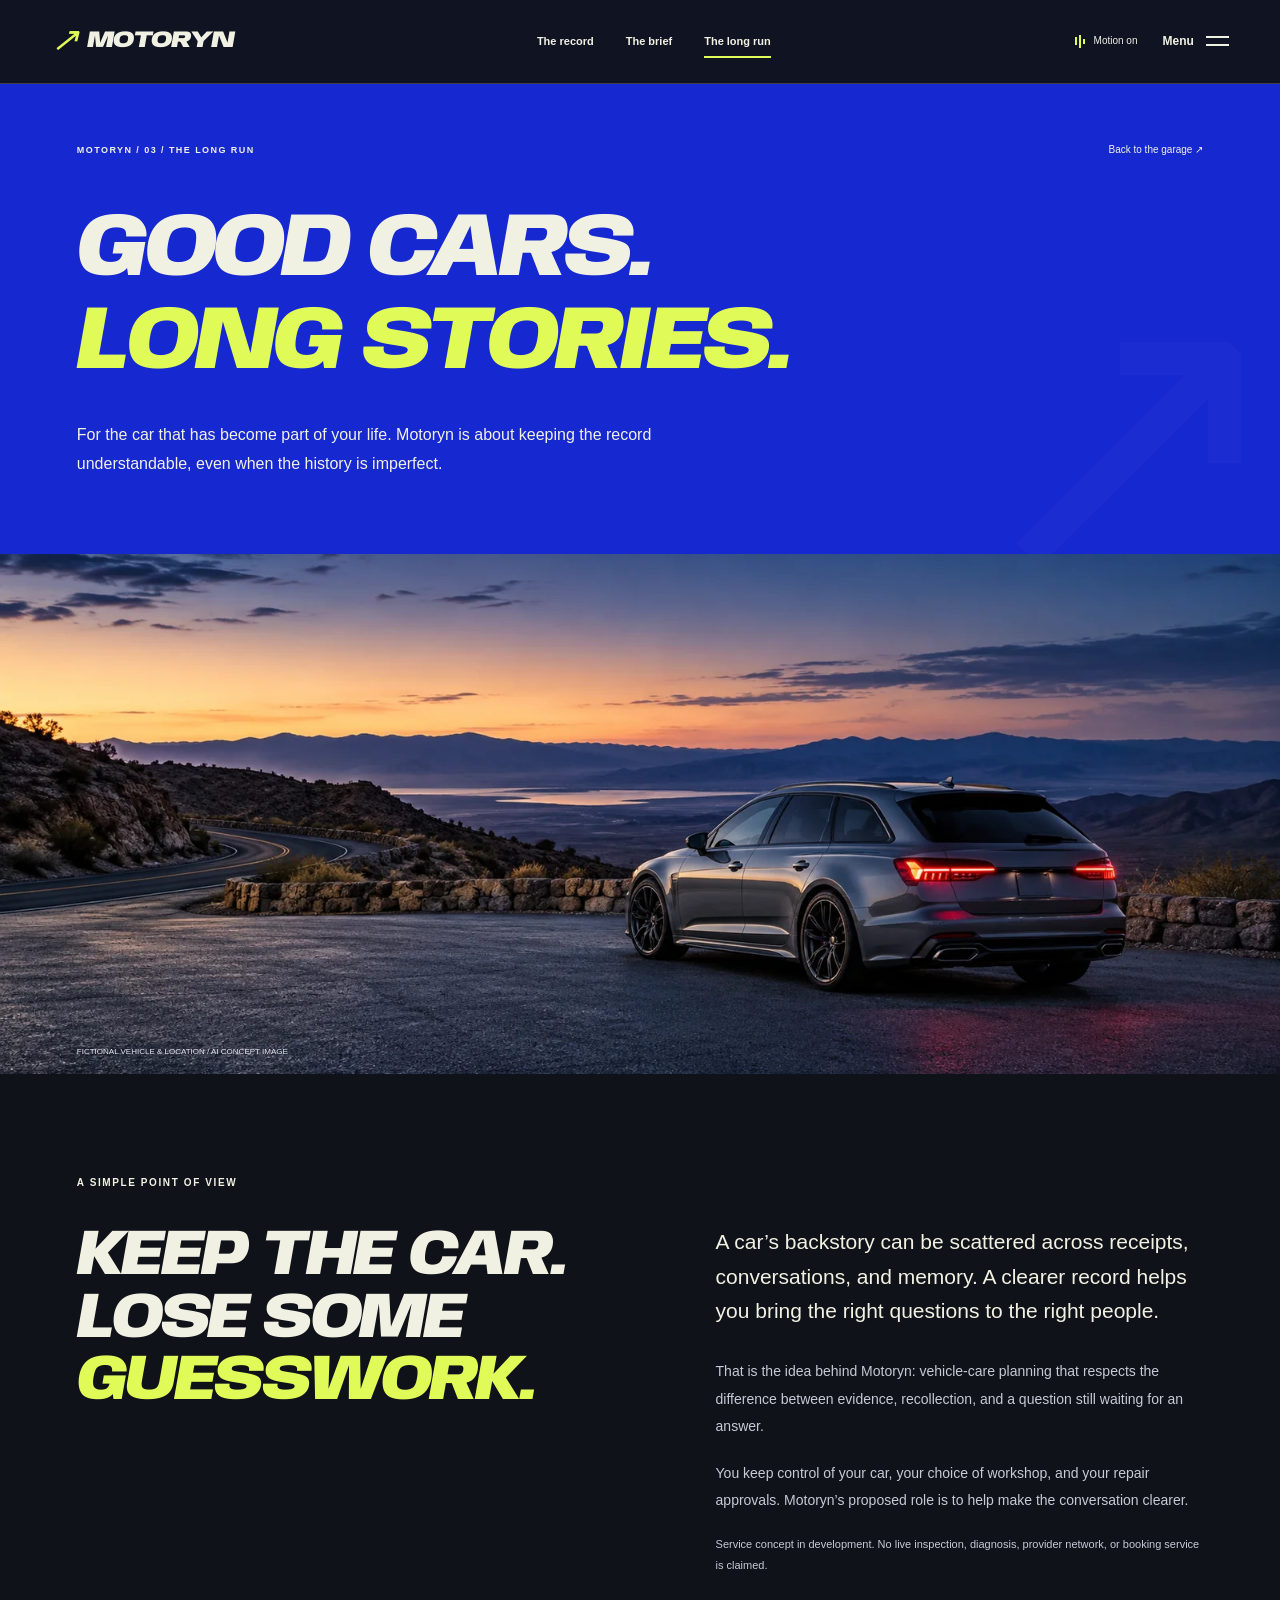
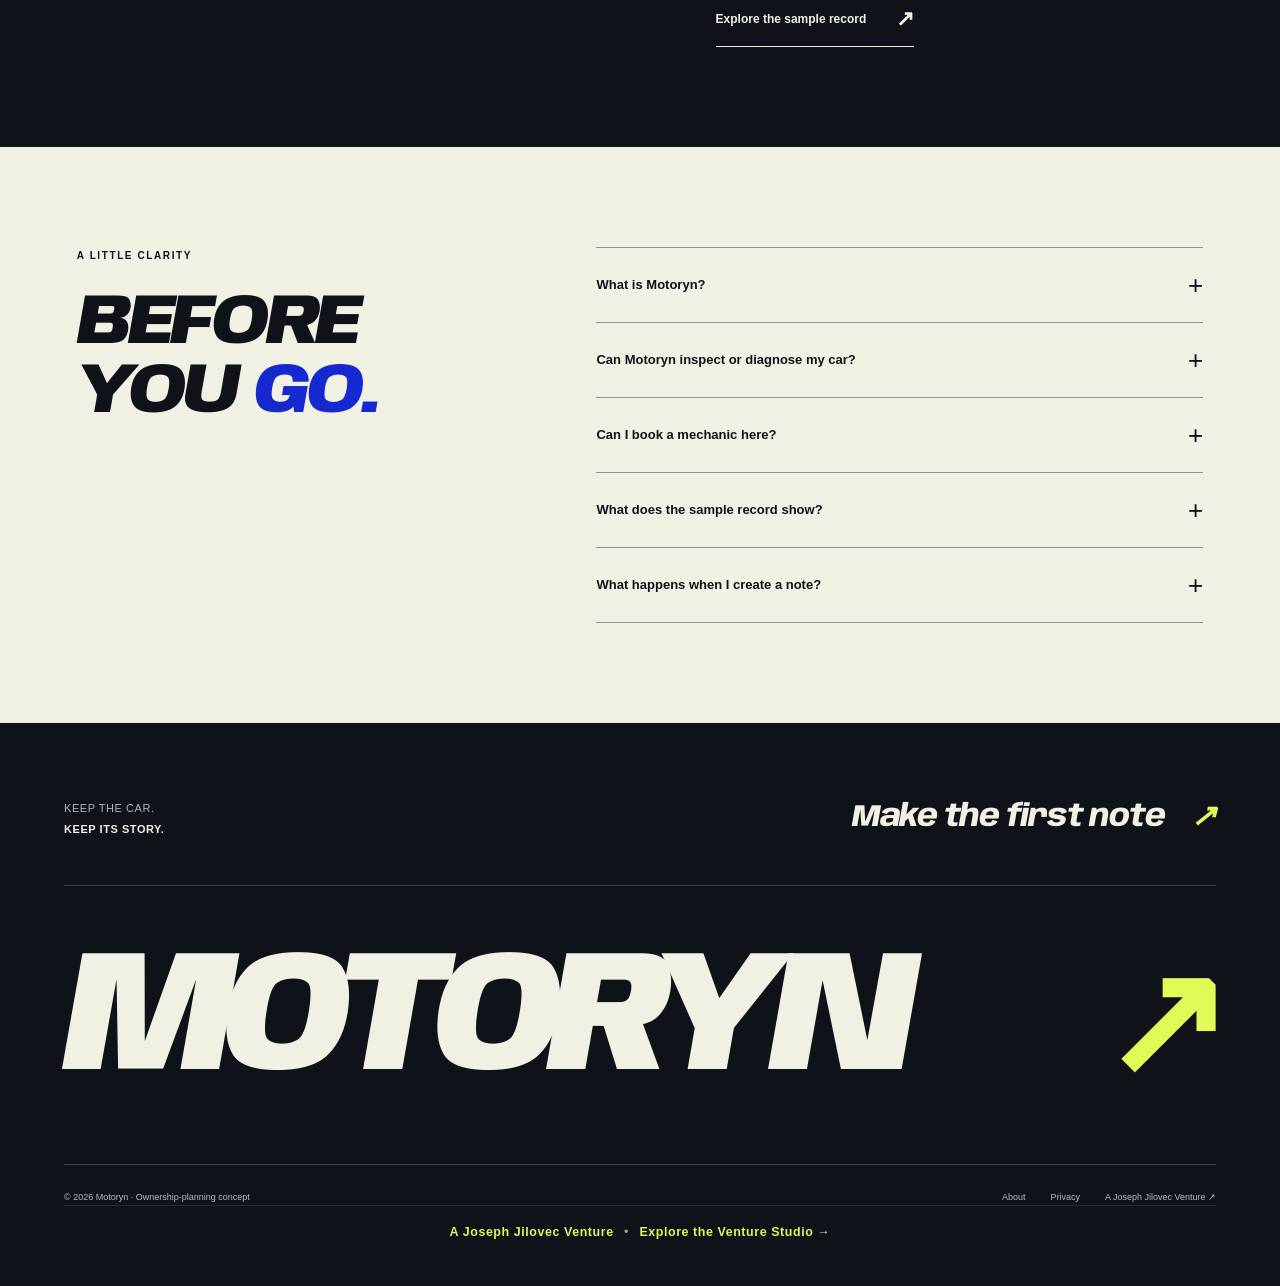
==== commit e59415c7: "feat: add Joseph Jilovec venture portfolio link and studio navigation bar across pages" ====
--- a/about/index.html
+++ b/about/index.html
@@ -1,2 +1,2 @@
 <!doctype html><html lang="en" data-motion="off" data-scene="cobalt"><head><meta charset="utf-8"><meta name="viewport" content="width=device-width,initial-scale=1"><meta name="theme-color" content="#1326d9"><title>Built for the long run | Motoryn</title><meta name="description" content="Meet Motoryn: independent vehicle-care planning for people who keep their cars and want a clearer backstory."><link rel="canonical" href="https://motoryn-amber.vercel.app/about/"><meta property="og:type" content="website"><meta property="og:site_name" content="Motoryn"><meta property="og:title" content="Built for the long run | Motoryn"><meta property="og:description" content="Meet Motoryn: independent vehicle-care planning for people who keep their cars and want a clearer backstory."><meta property="og:url" content="https://motoryn-amber.vercel.app/about/"><meta property="og:image" content="https://motoryn-amber.vercel.app/assets/long-run-1600.webp"><meta name="twitter:card" content="summary_large_image"><link rel="icon" href="/assets/favicon.svg" type="image/svg+xml"><link rel="preload" href="/assets/fonts/anybody-italic-variable.ttf" as="font" type="font/ttf" crossorigin><link rel="stylesheet" href="/styles.css?v=motoryn-motion-1"><script src="/site.js?v=motoryn-motion-1" defer></script></head><body class="page-about"><a class="skip" href="#main">Skip to content</a><header class="site-header"><a class="brand" href="/" aria-label="Motoryn home"><span class="brand-symbol" aria-hidden="true">↗</span><span>MOTORYN</span></a><nav class="site-nav" aria-label="Primary"><a href="/the-record/">The record</a><a href="/the-brief/">The brief</a><a href="/about/" aria-current="page">The long run</a></nav><div class="header-tools"><button class="motion-control only-js" type="button" data-motion-toggle aria-pressed="false"><span class="motion-bars" aria-hidden="true"><i></i><i></i><i></i></span><span data-motion-label>Motion on</span></button><button class="menu-button only-js" type="button" data-menu-open aria-haspopup="dialog" aria-controls="site-menu" aria-expanded="false"><span>Menu</span><i aria-hidden="true"></i></button></div><div class="reading-progress" aria-hidden="true"></div></header>
- <dialog class="menu-dialog" id="site-menu" aria-labelledby="menu-title"><div class="menu-shell"><div class="menu-top"><a class="brand" href="/"><span class="brand-symbol" aria-hidden="true">↗</span><span>MOTORYN</span></a><button class="round-close" type="button" data-close-dialog aria-label="Close menu">×</button></div><div class="menu-meta"><p class="eyebrow" id="menu-title">Choose your next chapter</p><span>YOUR CAR. YOUR CALL.</span></div><nav aria-label="Full site"><a class="menu-link" href="/"><small>01</small><span>The garage</span><b aria-hidden="true">↗</b></a><a class="menu-link" href="/the-record/"><small>02</small><span>The record</span><b aria-hidden="true">↗</b></a><a class="menu-link" href="/the-brief/"><small>03</small><span>The brief</span><b aria-hidden="true">↗</b></a><a class="menu-link" href="/about/" aria-current="page"><small>04</small><span>The long run</span><b aria-hidden="true">↗</b></a><a class="menu-link" href="/start/"><small>05</small><span>Start your note</span><b aria-hidden="true">↗</b></a></nav><div class="menu-bottom"><p>Independent vehicle-care planning.<br>Service concept in development.</p><div class="scene-controls" role="group" aria-label="Color scene"><button type="button" data-scene="cobalt" aria-pressed="true"><i class="scene-dot cobalt-dot"></i>Cobalt</button><button type="button" data-scene="ember" aria-pressed="false"><i class="scene-dot ember-dot"></i>After hours</button></div></div></div></dialog><main id="main"><section class="inner-hero"><div class="inner-hero-meta"><p class="eyebrow">MOTORYN / 03 / The long run</p><a href="/">Back to the garage ↗</a></div><h1 class="display">GOOD CARS.<br><span class="accent-text">LONG STORIES.</span></h1><p class="inner-intro">For the car that has become part of your life. Motoryn is about keeping the record understandable, even when the history is imperfect.</p></section><section class="about-photo"><img class="" src="/assets/long-run-1600.webp" srcset="/assets/long-run-640.webp 640w, /assets/long-run-960.webp 960w, /assets/long-run-1600.webp 1600w" sizes="100vw" width="1600" height="800" alt="AI concept of a wagon parked beside a quiet desert highway" loading="lazy" decoding="async"><p class="photo-credit">FICTIONAL VEHICLE & LOCATION / AI CONCEPT IMAGE</p></section><section class="about-story section"><p class="eyebrow">A simple point of view</p><h2 class="display">KEEP THE CAR.<br>LOSE SOME<br><span class="accent-text">GUESSWORK.</span></h2><div><p class="large-copy">A car’s backstory can be scattered across receipts, conversations, and memory. A clearer record helps you bring the right questions to the right people.</p><p>That is the idea behind Motoryn: vehicle-care planning that respects the difference between evidence, recollection, and a question still waiting for an answer.</p><p>You keep control of your car, your choice of workshop, and your repair approvals. Motoryn’s proposed role is to help make the conversation clearer.</p><p class="small-note">Service concept in development. No live inspection, diagnosis, provider network, or booking service is claimed.</p><a class="button text-button" href="/the-record/"><span>Explore the sample record</span><span aria-hidden="true">↗</span></a></div></section><section class="faq-section section"><div><p class="eyebrow">A little clarity</p><h2 class="display">BEFORE<br>YOU <span class="accent-text">GO.</span></h2></div><div class="faq-list"><details><summary>What is Motoryn?<span aria-hidden="true">+</span></summary><p>An independent vehicle-care planning concept for owners who want a clearer service history and a more focused conversation with their chosen qualified workshop.</p></details><details><summary>Can Motoryn inspect or diagnose my car?<span aria-hidden="true">+</span></summary><p>No. Organizing records cannot establish mechanical condition or replace a qualified technician. Urgent safety concerns should go directly to an appropriate service provider.</p></details><details><summary>Can I book a mechanic here?<span aria-hidden="true">+</span></summary><p>No. Appointments, payments, a verified provider network, and vehicle-account integrations are not live. This is a service concept in development.</p></details><details><summary>What does the sample record show?<span aria-hidden="true">+</span></summary><p>Fictional examples of documented service, owner recollection, and unknown history. They are not service intervals or advice for a specific vehicle.</p></details><details><summary>What happens when I create a note?<span aria-hidden="true">+</span></summary><p>The website assembles an editable draft in your browser. You can copy or download it, or choose to open your email app. Nothing is automatically sent and the form is not saved to a server.</p></details></div></section></main><footer class="site-footer"><div class="footer-top"><p>KEEP THE CAR.<br><b>KEEP ITS STORY.</b></p><a class="footer-contact" href="/start/">Make the first note <span aria-hidden="true">↗</span></a></div><a class="footer-wordmark" href="/" aria-label="Motoryn home">MOTORYN<span aria-hidden="true">↗</span></a><div class="footer-bottom"><p>© 2026 Motoryn · Ownership-planning concept</p><nav aria-label="Footer"><a href="/about/">About</a><a href="/privacy/">Privacy</a><a href="https://josephjilovec.com/portfolio/motoryn">Venture Studio ↗</a></nav></div></footer><dialog class="detail-dialog gallery-dialog" id="image-dialog" aria-labelledby="image-dialog-title"><div class="dialog-top"><span class="eyebrow" id="image-dialog-title">Motoryn / Image study</span><button class="round-close" type="button" data-close-dialog aria-label="Close image">×</button></div><img id="gallery-image" alt=""><p id="gallery-caption">AI-generated concept imagery. Not an inspected vehicle, actual facility, or available inventory.</p></dialog></body></html>
+ <dialog class="menu-dialog" id="site-menu" aria-labelledby="menu-title"><div class="menu-shell"><div class="menu-top"><a class="brand" href="/"><span class="brand-symbol" aria-hidden="true">↗</span><span>MOTORYN</span></a><button class="round-close" type="button" data-close-dialog aria-label="Close menu">×</button></div><div class="menu-meta"><p class="eyebrow" id="menu-title">Choose your next chapter</p><span>YOUR CAR. YOUR CALL.</span></div><nav aria-label="Full site"><a class="menu-link" href="/"><small>01</small><span>The garage</span><b aria-hidden="true">↗</b></a><a class="menu-link" href="/the-record/"><small>02</small><span>The record</span><b aria-hidden="true">↗</b></a><a class="menu-link" href="/the-brief/"><small>03</small><span>The brief</span><b aria-hidden="true">↗</b></a><a class="menu-link" href="/about/" aria-current="page"><small>04</small><span>The long run</span><b aria-hidden="true">↗</b></a><a class="menu-link" href="/start/"><small>05</small><span>Start your note</span><b aria-hidden="true">↗</b></a></nav><div class="menu-bottom"><p>Independent vehicle-care planning.<br>Service concept in development.</p><div class="scene-controls" role="group" aria-label="Color scene"><button type="button" data-scene="cobalt" aria-pressed="true"><i class="scene-dot cobalt-dot"></i>Cobalt</button><button type="button" data-scene="ember" aria-pressed="false"><i class="scene-dot ember-dot"></i>After hours</button></div></div></div></dialog><main id="main"><section class="inner-hero"><div class="inner-hero-meta"><p class="eyebrow">MOTORYN / 03 / The long run</p><a href="/">Back to the garage ↗</a></div><h1 class="display">GOOD CARS.<br><span class="accent-text">LONG STORIES.</span></h1><p class="inner-intro">For the car that has become part of your life. Motoryn is about keeping the record understandable, even when the history is imperfect.</p></section><section class="about-photo"><img class="" src="/assets/long-run-1600.webp" srcset="/assets/long-run-640.webp 640w, /assets/long-run-960.webp 960w, /assets/long-run-1600.webp 1600w" sizes="100vw" width="1600" height="800" alt="AI concept of a wagon parked beside a quiet desert highway" loading="lazy" decoding="async"><p class="photo-credit">FICTIONAL VEHICLE & LOCATION / AI CONCEPT IMAGE</p></section><section class="about-story section"><p class="eyebrow">A simple point of view</p><h2 class="display">KEEP THE CAR.<br>LOSE SOME<br><span class="accent-text">GUESSWORK.</span></h2><div><p class="large-copy">A car’s backstory can be scattered across receipts, conversations, and memory. A clearer record helps you bring the right questions to the right people.</p><p>That is the idea behind Motoryn: vehicle-care planning that respects the difference between evidence, recollection, and a question still waiting for an answer.</p><p>You keep control of your car, your choice of workshop, and your repair approvals. Motoryn’s proposed role is to help make the conversation clearer.</p><p class="small-note">Service concept in development. No live inspection, diagnosis, provider network, or booking service is claimed.</p><a class="button text-button" href="/the-record/"><span>Explore the sample record</span><span aria-hidden="true">↗</span></a></div></section><section class="faq-section section"><div><p class="eyebrow">A little clarity</p><h2 class="display">BEFORE<br>YOU <span class="accent-text">GO.</span></h2></div><div class="faq-list"><details><summary>What is Motoryn?<span aria-hidden="true">+</span></summary><p>An independent vehicle-care planning concept for owners who want a clearer service history and a more focused conversation with their chosen qualified workshop.</p></details><details><summary>Can Motoryn inspect or diagnose my car?<span aria-hidden="true">+</span></summary><p>No. Organizing records cannot establish mechanical condition or replace a qualified technician. Urgent safety concerns should go directly to an appropriate service provider.</p></details><details><summary>Can I book a mechanic here?<span aria-hidden="true">+</span></summary><p>No. Appointments, payments, a verified provider network, and vehicle-account integrations are not live. This is a service concept in development.</p></details><details><summary>What does the sample record show?<span aria-hidden="true">+</span></summary><p>Fictional examples of documented service, owner recollection, and unknown history. They are not service intervals or advice for a specific vehicle.</p></details><details><summary>What happens when I create a note?<span aria-hidden="true">+</span></summary><p>The website assembles an editable draft in your browser. You can copy or download it, or choose to open your email app. Nothing is automatically sent and the form is not saved to a server.</p></details></div></section></main><footer class="site-footer"><div class="footer-top"><p>KEEP THE CAR.<br><b>KEEP ITS STORY.</b></p><a class="footer-contact" href="/start/">Make the first note <span aria-hidden="true">↗</span></a></div><a class="footer-wordmark" href="/" aria-label="Motoryn home">MOTORYN<span aria-hidden="true">↗</span></a><div class="footer-bottom"><p>© 2026 Motoryn · Ownership-planning concept</p><nav aria-label="Footer"><a href="/about/">About</a><a href="/privacy/">Privacy</a><a href="https://josephjilovec.com/portfolio" target="_blank" rel="noopener noreferrer">A Joseph Jilovec Venture ↗</a></nav></div><div class="jj-venture-nav" style="border-top:1px solid rgba(255,255,255,.10);padding:1rem 1.25rem 1.15rem;text-align:center;font-size:.78rem;letter-spacing:.045em"><a href="https://josephjilovec.com/portfolio" style="color:#D7FA5C;text-decoration:none;font-weight:700">A Joseph Jilovec Venture</a><span aria-hidden="true" style="color:#D7FA5C;margin:0 .65rem;opacity:.7">•</span><a href="https://josephjilovec.com/portfolio" style="color:#D7FA5C;text-decoration:none;font-weight:800">Explore the Venture Studio →</a></div></footer><dialog class="detail-dialog gallery-dialog" id="image-dialog" aria-labelledby="image-dialog-title"><div class="dialog-top"><span class="eyebrow" id="image-dialog-title">Motoryn / Image study</span><button class="round-close" type="button" data-close-dialog aria-label="Close image">×</button></div><img id="gallery-image" alt=""><p id="gallery-caption">AI-generated concept imagery. Not an inspected vehicle, actual facility, or available inventory.</p></dialog></body></html>
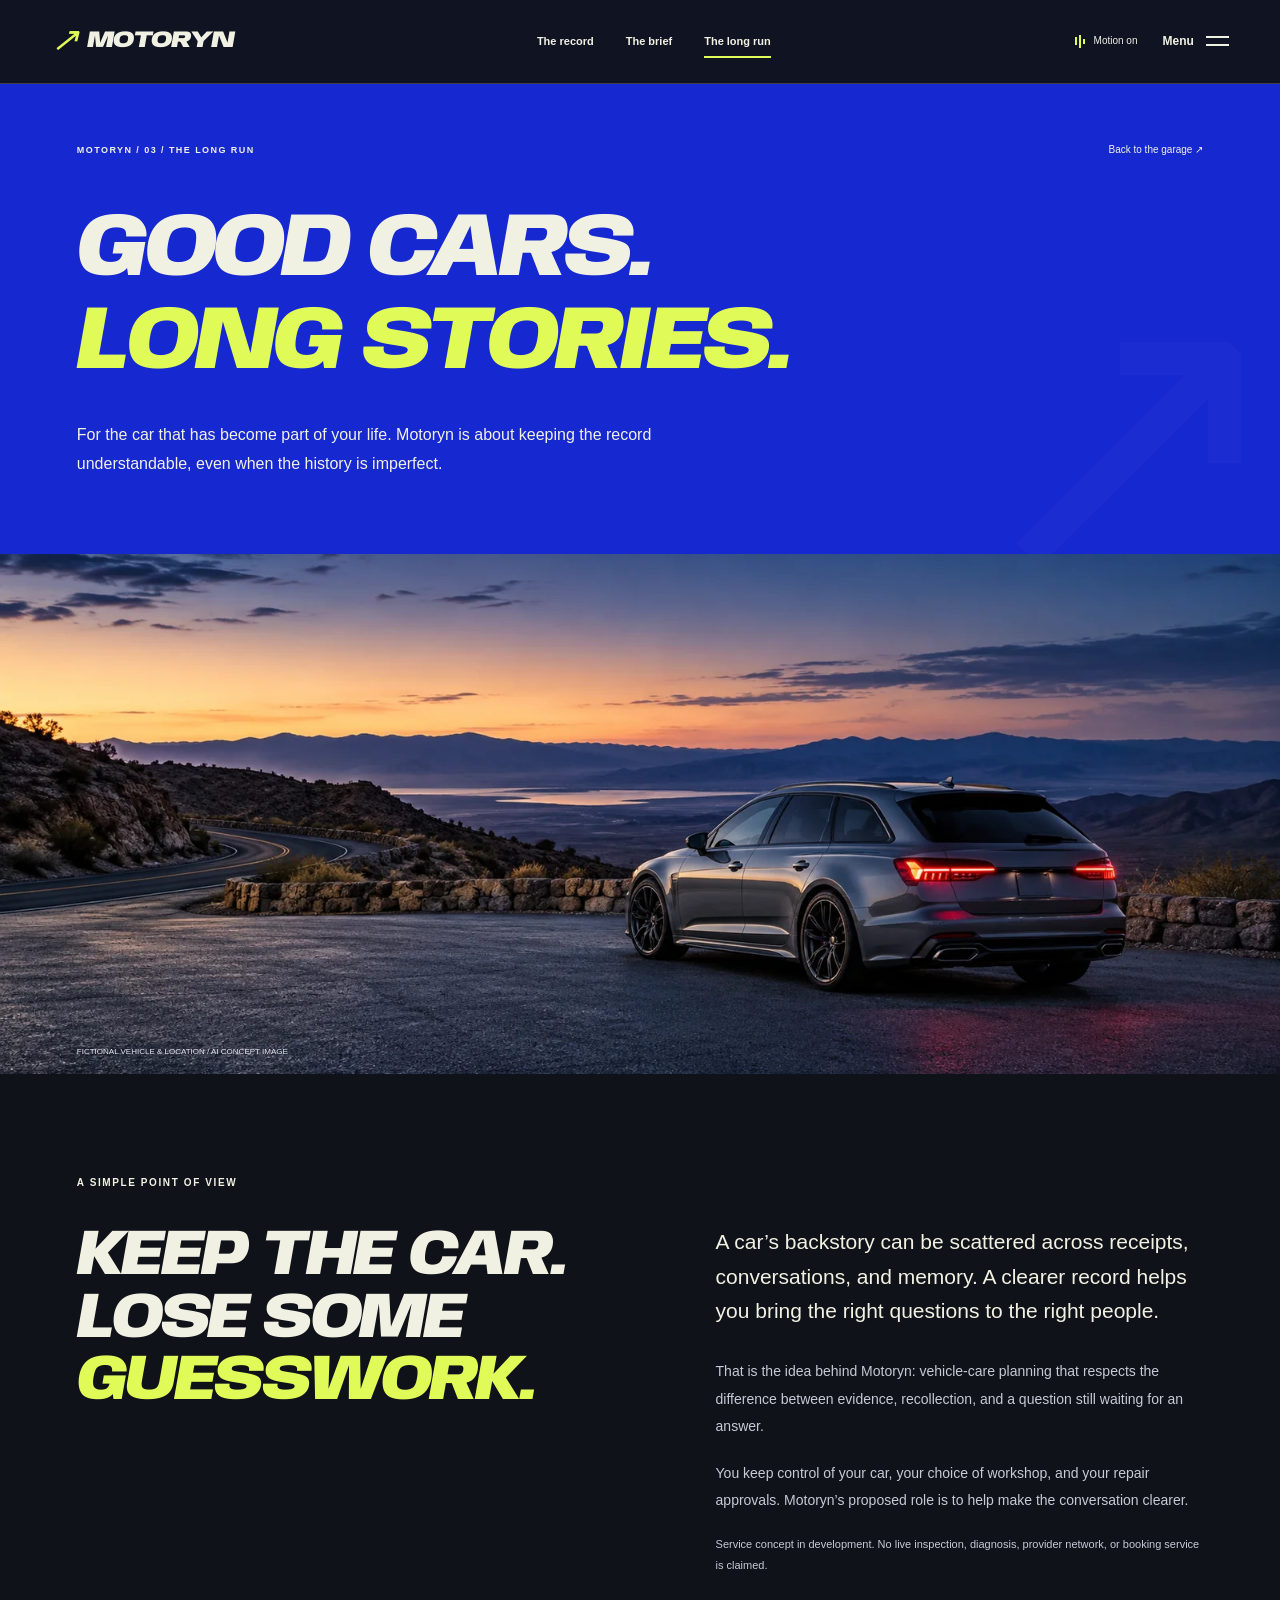
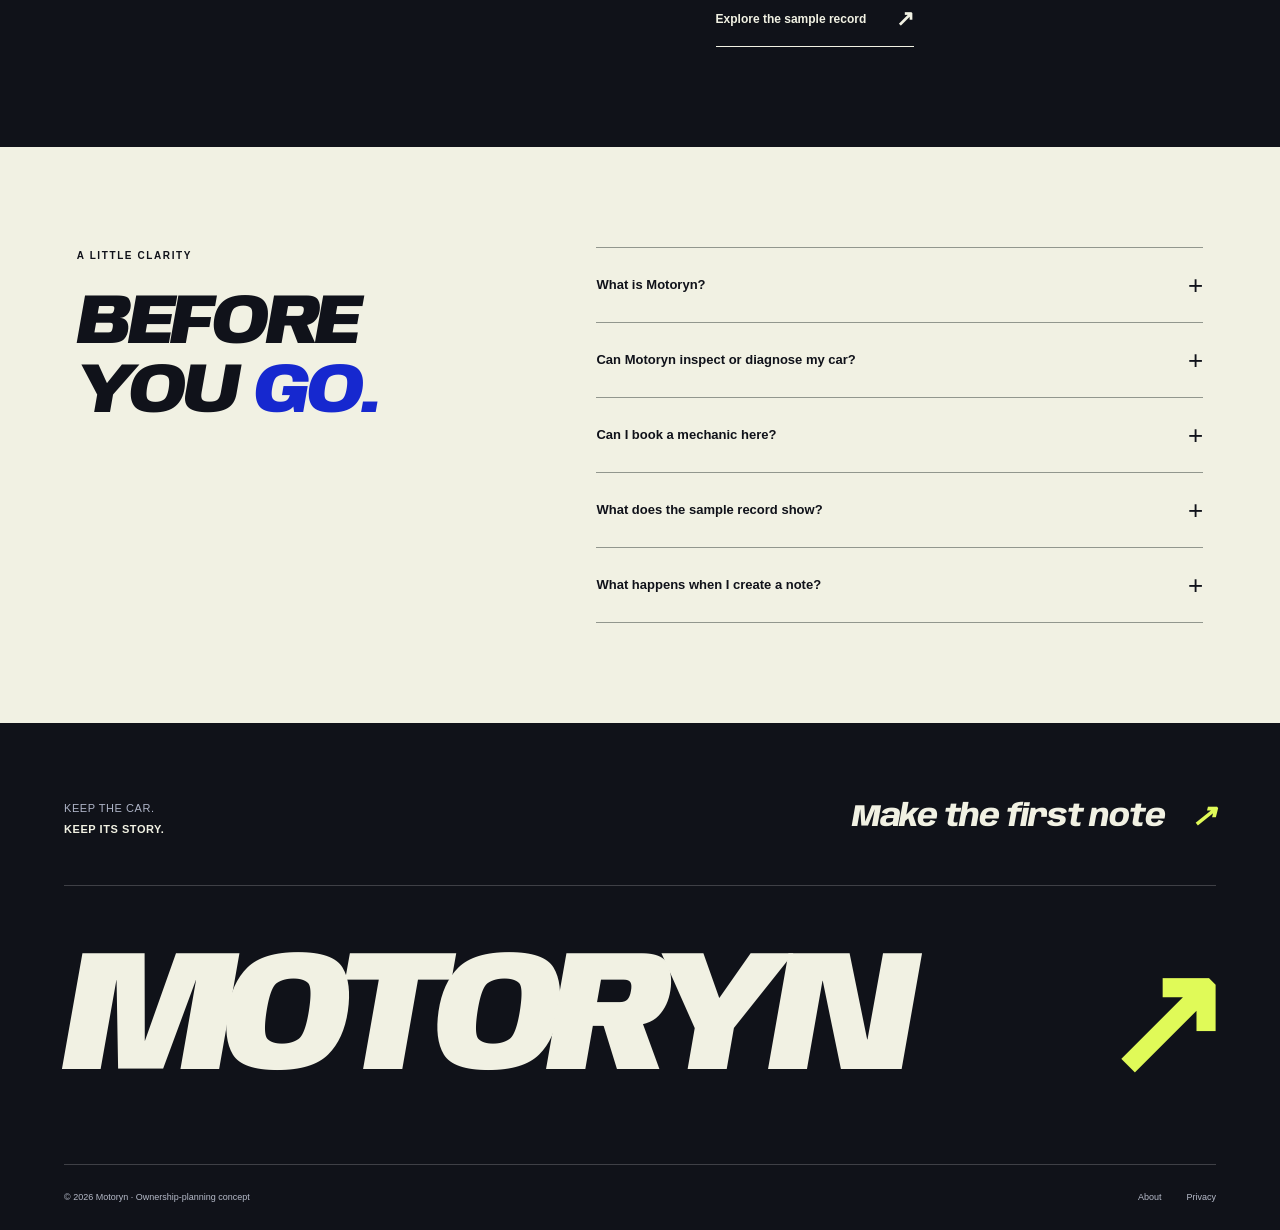
==== commit 94223c1d: "Remove repository links and personal studio promotion from the public website Keep navigation focuse" ====
--- a/about/index.html
+++ b/about/index.html
@@ -1,2 +1,2 @@
 <!doctype html><html lang="en" data-motion="off" data-scene="cobalt"><head><meta charset="utf-8"><meta name="viewport" content="width=device-width,initial-scale=1"><meta name="theme-color" content="#1326d9"><title>Built for the long run | Motoryn</title><meta name="description" content="Meet Motoryn: independent vehicle-care planning for people who keep their cars and want a clearer backstory."><link rel="canonical" href="https://motoryn-amber.vercel.app/about/"><meta property="og:type" content="website"><meta property="og:site_name" content="Motoryn"><meta property="og:title" content="Built for the long run | Motoryn"><meta property="og:description" content="Meet Motoryn: independent vehicle-care planning for people who keep their cars and want a clearer backstory."><meta property="og:url" content="https://motoryn-amber.vercel.app/about/"><meta property="og:image" content="https://motoryn-amber.vercel.app/assets/long-run-1600.webp"><meta name="twitter:card" content="summary_large_image"><link rel="icon" href="/assets/favicon.svg" type="image/svg+xml"><link rel="preload" href="/assets/fonts/anybody-italic-variable.ttf" as="font" type="font/ttf" crossorigin><link rel="stylesheet" href="/styles.css?v=motoryn-motion-1"><script src="/site.js?v=motoryn-motion-1" defer></script></head><body class="page-about"><a class="skip" href="#main">Skip to content</a><header class="site-header"><a class="brand" href="/" aria-label="Motoryn home"><span class="brand-symbol" aria-hidden="true">↗</span><span>MOTORYN</span></a><nav class="site-nav" aria-label="Primary"><a href="/the-record/">The record</a><a href="/the-brief/">The brief</a><a href="/about/" aria-current="page">The long run</a></nav><div class="header-tools"><button class="motion-control only-js" type="button" data-motion-toggle aria-pressed="false"><span class="motion-bars" aria-hidden="true"><i></i><i></i><i></i></span><span data-motion-label>Motion on</span></button><button class="menu-button only-js" type="button" data-menu-open aria-haspopup="dialog" aria-controls="site-menu" aria-expanded="false"><span>Menu</span><i aria-hidden="true"></i></button></div><div class="reading-progress" aria-hidden="true"></div></header>
- <dialog class="menu-dialog" id="site-menu" aria-labelledby="menu-title"><div class="menu-shell"><div class="menu-top"><a class="brand" href="/"><span class="brand-symbol" aria-hidden="true">↗</span><span>MOTORYN</span></a><button class="round-close" type="button" data-close-dialog aria-label="Close menu">×</button></div><div class="menu-meta"><p class="eyebrow" id="menu-title">Choose your next chapter</p><span>YOUR CAR. YOUR CALL.</span></div><nav aria-label="Full site"><a class="menu-link" href="/"><small>01</small><span>The garage</span><b aria-hidden="true">↗</b></a><a class="menu-link" href="/the-record/"><small>02</small><span>The record</span><b aria-hidden="true">↗</b></a><a class="menu-link" href="/the-brief/"><small>03</small><span>The brief</span><b aria-hidden="true">↗</b></a><a class="menu-link" href="/about/" aria-current="page"><small>04</small><span>The long run</span><b aria-hidden="true">↗</b></a><a class="menu-link" href="/start/"><small>05</small><span>Start your note</span><b aria-hidden="true">↗</b></a></nav><div class="menu-bottom"><p>Independent vehicle-care planning.<br>Service concept in development.</p><div class="scene-controls" role="group" aria-label="Color scene"><button type="button" data-scene="cobalt" aria-pressed="true"><i class="scene-dot cobalt-dot"></i>Cobalt</button><button type="button" data-scene="ember" aria-pressed="false"><i class="scene-dot ember-dot"></i>After hours</button></div></div></div></dialog><main id="main"><section class="inner-hero"><div class="inner-hero-meta"><p class="eyebrow">MOTORYN / 03 / The long run</p><a href="/">Back to the garage ↗</a></div><h1 class="display">GOOD CARS.<br><span class="accent-text">LONG STORIES.</span></h1><p class="inner-intro">For the car that has become part of your life. Motoryn is about keeping the record understandable, even when the history is imperfect.</p></section><section class="about-photo"><img class="" src="/assets/long-run-1600.webp" srcset="/assets/long-run-640.webp 640w, /assets/long-run-960.webp 960w, /assets/long-run-1600.webp 1600w" sizes="100vw" width="1600" height="800" alt="AI concept of a wagon parked beside a quiet desert highway" loading="lazy" decoding="async"><p class="photo-credit">FICTIONAL VEHICLE & LOCATION / AI CONCEPT IMAGE</p></section><section class="about-story section"><p class="eyebrow">A simple point of view</p><h2 class="display">KEEP THE CAR.<br>LOSE SOME<br><span class="accent-text">GUESSWORK.</span></h2><div><p class="large-copy">A car’s backstory can be scattered across receipts, conversations, and memory. A clearer record helps you bring the right questions to the right people.</p><p>That is the idea behind Motoryn: vehicle-care planning that respects the difference between evidence, recollection, and a question still waiting for an answer.</p><p>You keep control of your car, your choice of workshop, and your repair approvals. Motoryn’s proposed role is to help make the conversation clearer.</p><p class="small-note">Service concept in development. No live inspection, diagnosis, provider network, or booking service is claimed.</p><a class="button text-button" href="/the-record/"><span>Explore the sample record</span><span aria-hidden="true">↗</span></a></div></section><section class="faq-section section"><div><p class="eyebrow">A little clarity</p><h2 class="display">BEFORE<br>YOU <span class="accent-text">GO.</span></h2></div><div class="faq-list"><details><summary>What is Motoryn?<span aria-hidden="true">+</span></summary><p>An independent vehicle-care planning concept for owners who want a clearer service history and a more focused conversation with their chosen qualified workshop.</p></details><details><summary>Can Motoryn inspect or diagnose my car?<span aria-hidden="true">+</span></summary><p>No. Organizing records cannot establish mechanical condition or replace a qualified technician. Urgent safety concerns should go directly to an appropriate service provider.</p></details><details><summary>Can I book a mechanic here?<span aria-hidden="true">+</span></summary><p>No. Appointments, payments, a verified provider network, and vehicle-account integrations are not live. This is a service concept in development.</p></details><details><summary>What does the sample record show?<span aria-hidden="true">+</span></summary><p>Fictional examples of documented service, owner recollection, and unknown history. They are not service intervals or advice for a specific vehicle.</p></details><details><summary>What happens when I create a note?<span aria-hidden="true">+</span></summary><p>The website assembles an editable draft in your browser. You can copy or download it, or choose to open your email app. Nothing is automatically sent and the form is not saved to a server.</p></details></div></section></main><footer class="site-footer"><div class="footer-top"><p>KEEP THE CAR.<br><b>KEEP ITS STORY.</b></p><a class="footer-contact" href="/start/">Make the first note <span aria-hidden="true">↗</span></a></div><a class="footer-wordmark" href="/" aria-label="Motoryn home">MOTORYN<span aria-hidden="true">↗</span></a><div class="footer-bottom"><p>© 2026 Motoryn · Ownership-planning concept</p><nav aria-label="Footer"><a href="/about/">About</a><a href="/privacy/">Privacy</a><a href="https://josephjilovec.com/portfolio" target="_blank" rel="noopener noreferrer">A Joseph Jilovec Venture ↗</a></nav></div><div class="jj-venture-nav" style="border-top:1px solid rgba(255,255,255,.10);padding:1rem 1.25rem 1.15rem;text-align:center;font-size:.78rem;letter-spacing:.045em"><a href="https://josephjilovec.com/portfolio" style="color:#D7FA5C;text-decoration:none;font-weight:700">A Joseph Jilovec Venture</a><span aria-hidden="true" style="color:#D7FA5C;margin:0 .65rem;opacity:.7">•</span><a href="https://josephjilovec.com/portfolio" style="color:#D7FA5C;text-decoration:none;font-weight:800">Explore the Venture Studio →</a></div></footer><dialog class="detail-dialog gallery-dialog" id="image-dialog" aria-labelledby="image-dialog-title"><div class="dialog-top"><span class="eyebrow" id="image-dialog-title">Motoryn / Image study</span><button class="round-close" type="button" data-close-dialog aria-label="Close image">×</button></div><img id="gallery-image" alt=""><p id="gallery-caption">AI-generated concept imagery. Not an inspected vehicle, actual facility, or available inventory.</p></dialog></body></html>
+ <dialog class="menu-dialog" id="site-menu" aria-labelledby="menu-title"><div class="menu-shell"><div class="menu-top"><a class="brand" href="/"><span class="brand-symbol" aria-hidden="true">↗</span><span>MOTORYN</span></a><button class="round-close" type="button" data-close-dialog aria-label="Close menu">×</button></div><div class="menu-meta"><p class="eyebrow" id="menu-title">Choose your next chapter</p><span>YOUR CAR. YOUR CALL.</span></div><nav aria-label="Full site"><a class="menu-link" href="/"><small>01</small><span>The garage</span><b aria-hidden="true">↗</b></a><a class="menu-link" href="/the-record/"><small>02</small><span>The record</span><b aria-hidden="true">↗</b></a><a class="menu-link" href="/the-brief/"><small>03</small><span>The brief</span><b aria-hidden="true">↗</b></a><a class="menu-link" href="/about/" aria-current="page"><small>04</small><span>The long run</span><b aria-hidden="true">↗</b></a><a class="menu-link" href="/start/"><small>05</small><span>Start your note</span><b aria-hidden="true">↗</b></a></nav><div class="menu-bottom"><p>Independent vehicle-care planning.<br>Service concept in development.</p><div class="scene-controls" role="group" aria-label="Color scene"><button type="button" data-scene="cobalt" aria-pressed="true"><i class="scene-dot cobalt-dot"></i>Cobalt</button><button type="button" data-scene="ember" aria-pressed="false"><i class="scene-dot ember-dot"></i>After hours</button></div></div></div></dialog><main id="main"><section class="inner-hero"><div class="inner-hero-meta"><p class="eyebrow">MOTORYN / 03 / The long run</p><a href="/">Back to the garage ↗</a></div><h1 class="display">GOOD CARS.<br><span class="accent-text">LONG STORIES.</span></h1><p class="inner-intro">For the car that has become part of your life. Motoryn is about keeping the record understandable, even when the history is imperfect.</p></section><section class="about-photo"><img class="" src="/assets/long-run-1600.webp" srcset="/assets/long-run-640.webp 640w, /assets/long-run-960.webp 960w, /assets/long-run-1600.webp 1600w" sizes="100vw" width="1600" height="800" alt="AI concept of a wagon parked beside a quiet desert highway" loading="lazy" decoding="async"><p class="photo-credit">FICTIONAL VEHICLE & LOCATION / AI CONCEPT IMAGE</p></section><section class="about-story section"><p class="eyebrow">A simple point of view</p><h2 class="display">KEEP THE CAR.<br>LOSE SOME<br><span class="accent-text">GUESSWORK.</span></h2><div><p class="large-copy">A car’s backstory can be scattered across receipts, conversations, and memory. A clearer record helps you bring the right questions to the right people.</p><p>That is the idea behind Motoryn: vehicle-care planning that respects the difference between evidence, recollection, and a question still waiting for an answer.</p><p>You keep control of your car, your choice of workshop, and your repair approvals. Motoryn’s proposed role is to help make the conversation clearer.</p><p class="small-note">Service concept in development. No live inspection, diagnosis, provider network, or booking service is claimed.</p><a class="button text-button" href="/the-record/"><span>Explore the sample record</span><span aria-hidden="true">↗</span></a></div></section><section class="faq-section section"><div><p class="eyebrow">A little clarity</p><h2 class="display">BEFORE<br>YOU <span class="accent-text">GO.</span></h2></div><div class="faq-list"><details><summary>What is Motoryn?<span aria-hidden="true">+</span></summary><p>An independent vehicle-care planning concept for owners who want a clearer service history and a more focused conversation with their chosen qualified workshop.</p></details><details><summary>Can Motoryn inspect or diagnose my car?<span aria-hidden="true">+</span></summary><p>No. Organizing records cannot establish mechanical condition or replace a qualified technician. Urgent safety concerns should go directly to an appropriate service provider.</p></details><details><summary>Can I book a mechanic here?<span aria-hidden="true">+</span></summary><p>No. Appointments, payments, a verified provider network, and vehicle-account integrations are not live. This is a service concept in development.</p></details><details><summary>What does the sample record show?<span aria-hidden="true">+</span></summary><p>Fictional examples of documented service, owner recollection, and unknown history. They are not service intervals or advice for a specific vehicle.</p></details><details><summary>What happens when I create a note?<span aria-hidden="true">+</span></summary><p>The website assembles an editable draft in your browser. You can copy or download it, or choose to open your email app. Nothing is automatically sent and the form is not saved to a server.</p></details></div></section></main><footer class="site-footer"><div class="footer-top"><p>KEEP THE CAR.<br><b>KEEP ITS STORY.</b></p><a class="footer-contact" href="/start/">Make the first note <span aria-hidden="true">↗</span></a></div><a class="footer-wordmark" href="/" aria-label="Motoryn home">MOTORYN<span aria-hidden="true">↗</span></a><div class="footer-bottom"><p>© 2026 Motoryn · Ownership-planning concept</p><nav aria-label="Footer"><a href="/about/">About</a><a href="/privacy/">Privacy</a></nav></div></footer><dialog class="detail-dialog gallery-dialog" id="image-dialog" aria-labelledby="image-dialog-title"><div class="dialog-top"><span class="eyebrow" id="image-dialog-title">Motoryn / Image study</span><button class="round-close" type="button" data-close-dialog aria-label="Close image">×</button></div><img id="gallery-image" alt=""><p id="gallery-caption">AI-generated concept imagery. Not an inspected vehicle, actual facility, or available inventory.</p></dialog></body></html>
